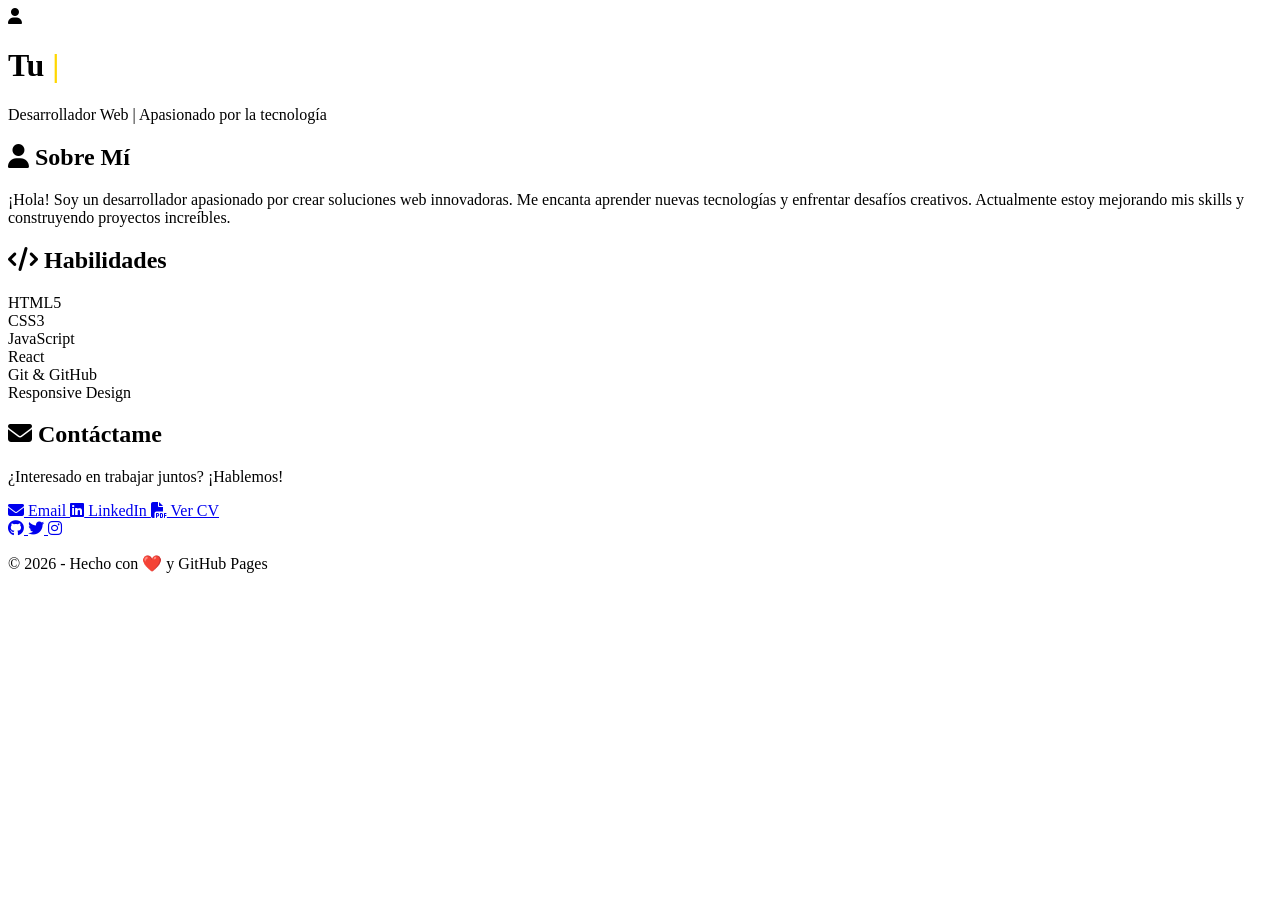
==== index.html @ d902e4c3 "Add initial HTML structure for portfolio page initial index" ====
<!DOCTYPE html>
<html lang="es">
<head>
    <meta charset="UTF-8">
    <meta name="viewport" content="width=device-width, initial-scale=1.0">
    <title>Mi Portfolio</title>
    <link rel="stylesheet" href="https://cdnjs.cloudflare.com/ajax/libs/font-awesome/6.4.0/css/all.min.css">
</head>
<body>
    <div class="container">
        <header>
            <div class="profile-img">
                <i class="fas fa-user"></i>
            </div>
            <h1 id="name">Tu Nombre</h1>
            <p class="tagline">Desarrollador Web | Apasionado por la tecnología</p>
        </header>
        
        <section class="section">
            <h2><i class="fas fa-user"></i> Sobre Mí</h2>
            <p id="about-text">
                ¡Hola! Soy un desarrollador apasionado por crear soluciones web innovadoras. 
                Me encanta aprender nuevas tecnologías y enfrentar desafíos creativos.
                Actualmente estoy mejorando mis skills y construyendo proyectos increíbles.
            </p>
        </section>
        
        <section class="section">
            <h2><i class="fas fa-code"></i> Habilidades</h2>
            <div class="skills-grid">
                <div class="skill-item">HTML5</div>
                <div class="skill-item">CSS3</div>
                <div class="skill-item">JavaScript</div>
                <div class="skill-item">React</div>
                <div class="skill-item">Git & GitHub</div>
                <div class="skill-item">Responsive Design</div>
            </div>
        </section>
        
        <section class="section">
            <h2><i class="fas fa-envelope"></i> Contáctame</h2>
            <p>¿Interesado en trabajar juntos? ¡Hablemos!</p>
            
            <div class="contact-links">
                <a href="mailto:tuemail@ejemplo.com" class="contact-btn">
                    <i class="fas fa-envelope"></i> Email
                </a>
                <a href="https://linkedin.com" target="_blank" class="contact-btn">
                    <i class="fab fa-linkedin"></i> LinkedIn
                </a>
                <a href="tu-cv.pdf" class="contact-btn">
                    <i class="fas fa-file-pdf"></i> Ver CV
                </a>
            </div>
            
            <div class="social-icons">
                <a href="https://github.com" target="_blank" class="social-icon">
                    <i class="fab fa-github"></i>
                </a>
                <a href="https://twitter.com" target="_blank" class="social-icon">
                    <i class="fab fa-twitter"></i>
                </a>
                <a href="https://instagram.com" target="_blank" class="social-icon">
                    <i class="fab fa-instagram"></i>
                </a>
            </div>
        </section>
        
        <footer>
            <p>© <span id="current-year">2024</span> - Hecho con ❤️ y GitHub Pages</p>
        </footer>
    </div>
    
    <script>
        // Actualizar año actual
        document.getElementById('current-year').textContent = new Date().getFullYear();
        
        // Efecto de escritura para el nombre
        const nameElement = document.getElementById('name');
        const originalName = "Tu Nombre";
        let i = 0;
        
        function typeWriter() {
            if (i < originalName.length) {
                nameElement.innerHTML = originalName.substring(0, i+1) + '<span class="cursor">|</span>';
                i++;
                setTimeout(typeWriter, 100);
            } else {
                nameElement.innerHTML = originalName + ' <span class="cursor blink">|</span>';
            }
        }
        
        // Iniciar después de 1 segundo
        setTimeout(typeWriter, 1000);
        
        // Añadir estilos para cursor
        const style = document.createElement('style');
        style.textContent = `
            .cursor { color: #ffd700; }
            .blink { animation: blink 1s infinite; }
            @keyframes blink { 0%, 100% { opacity: 1; } 50% { opacity: 0; } }
        `;
        document.head.appendChild(style);
        
        // Efecto scroll suave
        document.querySelectorAll('a[href^="#"]').forEach(anchor => {
            anchor.addEventListener('click', function (e) {
                e.preventDefault();
                const targetId = this.getAttribute('href');
                if(targetId !== '#') {
                    document.querySelector(targetId)?.scrollIntoView({
                        behavior: 'smooth'
                    });
                }
            });
        });
    </script>
</body>
</html>
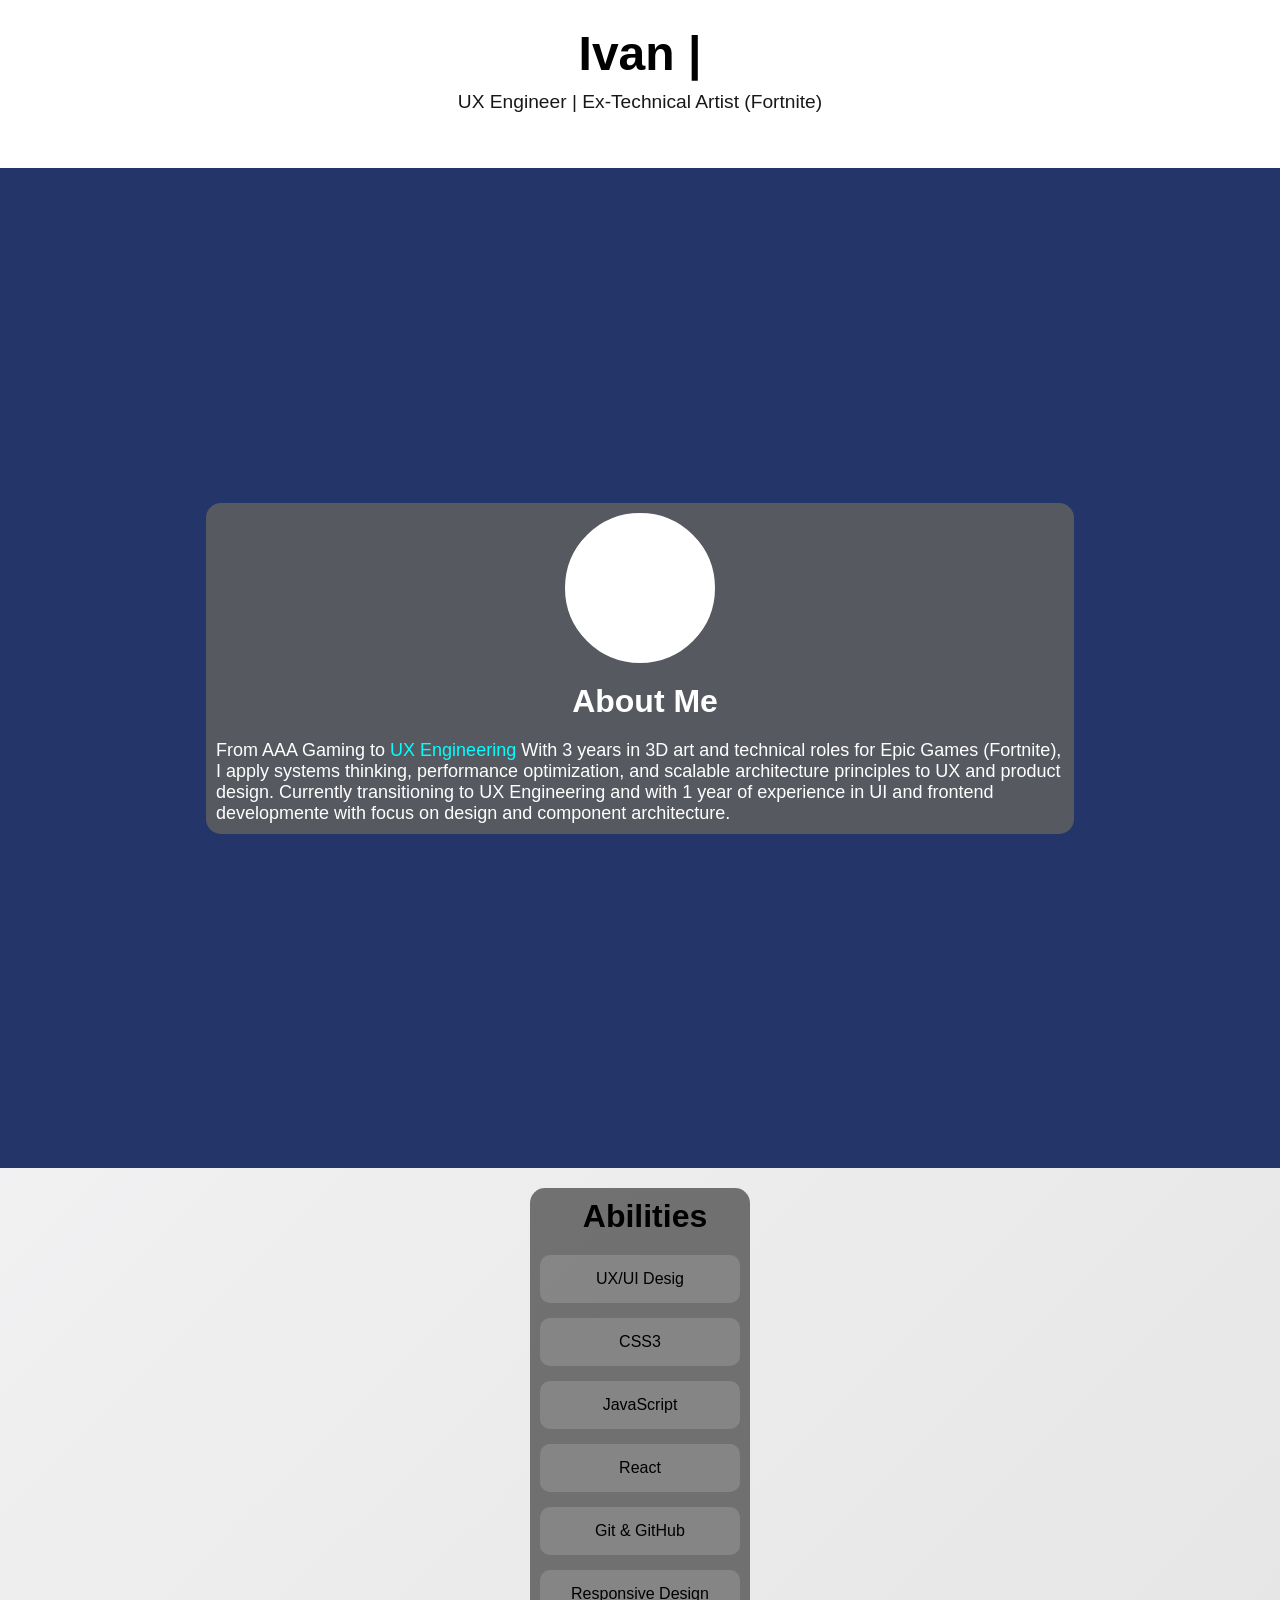
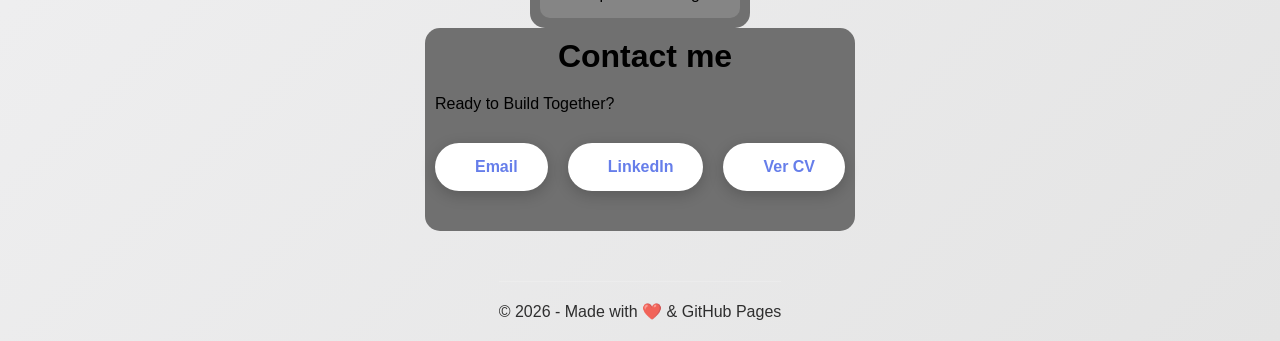
==== commit 7cb4721b: "first commit" ====
--- a/index.html
+++ b/index.html
@@ -5,31 +5,44 @@
     <meta charset="UTF-8">
     <meta name="viewport" content="width=device-width, initial-scale=1.0">
     <title>Mi Portfolio</title>
-    <link rel="stylesheet" href="https://cdnjs.cloudflare.com/ajax/libs/font-awesome/6.4.0/css/all.min.css">
+    <link rel="stylesheet" href="style.css">
+   
 </head>
 <body>
-    <div class="container">
-        <header>
-            <div class="profile-img">
+     <header>
+            <h1 id="name">Name</h1>
+            <p class="tagline">UX Engineer | Ex-Technical Artist (Fortnite)</p>
+        </header>
+        
+    <div class="container" style="background-color: rgb(36, 54, 105); height: 1000px;">
+       
+        <section class="section">
+             <div class="profile-img">
                 <i class="fas fa-user"></i>
             </div>
-            <h1 id="name">Tu Nombre</h1>
-            <p class="tagline">Desarrollador Web | Apasionado por la tecnología</p>
-        </header>
-        
-        <section class="section">
-            <h2><i class="fas fa-user"></i> Sobre Mí</h2>
-            <p id="about-text">
-                ¡Hola! Soy un desarrollador apasionado por crear soluciones web innovadoras. 
-                Me encanta aprender nuevas tecnologías y enfrentar desafíos creativos.
-                Actualmente estoy mejorando mis skills y construyendo proyectos increíbles.
+            <h2 style="color: white;">  <i class="fas fa-user"></i> About Me</h2>
+            <p style="color: white; font-size: 2dvh;" id="about-text">
+                From AAA Gaming to <span style="color: aqua;"> UX Engineering </span>
+                With 3 years in 3D art and technical 
+                roles for Epic Games (Fortnite), 
+                I apply systems thinking, performance optimization, and scalable architecture principles to UX and 
+                product design. Currently transitioning to UX Engineering and with 1 year of experience in UI and frontend 
+                developmente with focus on design and component architecture.
             </p>
         </section>
         
+
+        </div>
+        
+
+            <div class="container">
+
+            
+        
         <section class="section">
-            <h2><i class="fas fa-code"></i> Habilidades</h2>
+            <h2><i class="fas fa-code"></i> Abilities</h2>
             <div class="skills-grid">
-                <div class="skill-item">HTML5</div>
+                <div class="skill-item">UX/UI Desig</div>
                 <div class="skill-item">CSS3</div>
                 <div class="skill-item">JavaScript</div>
                 <div class="skill-item">React</div>
@@ -39,8 +52,8 @@
         </section>
         
         <section class="section">
-            <h2><i class="fas fa-envelope"></i> Contáctame</h2>
-            <p>¿Interesado en trabajar juntos? ¡Hablemos!</p>
+            <h2><i class="fas fa-envelope"></i> Contact me</h2>
+            <p>Ready to Build Together?</p>
             
             <div class="contact-links">
                 <a href="mailto:tuemail@ejemplo.com" class="contact-btn">
@@ -68,53 +81,10 @@
         </section>
         
         <footer>
-            <p>© <span id="current-year">2024</span> - Hecho con ❤️ y GitHub Pages</p>
+            <p>© <span id="current-year">2024</span> - Made with ❤️ & GitHub Pages</p>
         </footer>
     </div>
     
-    <script>
-        // Actualizar año actual
-        document.getElementById('current-year').textContent = new Date().getFullYear();
-        
-        // Efecto de escritura para el nombre
-        const nameElement = document.getElementById('name');
-        const originalName = "Tu Nombre";
-        let i = 0;
-        
-        function typeWriter() {
-            if (i < originalName.length) {
-                nameElement.innerHTML = originalName.substring(0, i+1) + '<span class="cursor">|</span>';
-                i++;
-                setTimeout(typeWriter, 100);
-            } else {
-                nameElement.innerHTML = originalName + ' <span class="cursor blink">|</span>';
-            }
-        }
-        
-        // Iniciar después de 1 segundo
-        setTimeout(typeWriter, 1000);
-        
-        // Añadir estilos para cursor
-        const style = document.createElement('style');
-        style.textContent = `
-            .cursor { color: #ffd700; }
-            .blink { animation: blink 1s infinite; }
-            @keyframes blink { 0%, 100% { opacity: 1; } 50% { opacity: 0; } }
-        `;
-        document.head.appendChild(style);
-        
-        // Efecto scroll suave
-        document.querySelectorAll('a[href^="#"]').forEach(anchor => {
-            anchor.addEventListener('click', function (e) {
-                e.preventDefault();
-                const targetId = this.getAttribute('href');
-                if(targetId !== '#') {
-                    document.querySelector(targetId)?.scrollIntoView({
-                        behavior: 'smooth'
-                    });
-                }
-            });
-        });
-    </script>
 </body>
+<script src="script.js"></script>
 </html>
--- a/style.css
+++ b/style.css
@@ -0,0 +1,163 @@
+ * {
+            margin: 0;
+            padding: 0;
+            box-sizing: border-box;
+            font-family: 'Segoe UI', Tahoma, Geneva, Verdana, sans-serif;
+        }
+        
+        body {
+            background: linear-gradient(135deg, #f8f8fa 0%, #e4e4e4 100%);
+            color: rgb(0, 0, 0);
+            min-height: 100vh;
+            
+        }
+        
+        .container {
+            max-width: 100%;
+            display: flex;
+            flex-direction: column;    
+            justify-content: center;
+            margin: 0 auto;
+            padding: 20px;
+            align-items: center;
+            animation: fadeIn 1s ease;
+        }
+        
+        @keyframes fadeIn {
+            from { opacity: 0; transform: translateY(20px); }
+            to { opacity: 1; transform: translateY(0); }
+        }
+        
+        header {
+            text-align: center;
+            padding: 2%;
+            background-color: rgb(255, 255, 255);
+        }
+        
+        .profile-img {
+            width: 150px;
+            height: 150px;
+            border-radius: 50%;
+            border: 5px solid white;
+            margin: 0 auto 20px;
+            background: #fff;
+            display: flex;
+            align-items: center;
+            justify-content: center;
+            font-size: 60px;
+            color: #667eea;
+        }
+        
+        h1 {
+            font-size: 3rem;
+            margin-bottom: 10px;
+           
+        }
+        
+        .tagline {
+            font-size: 1.2rem;
+            opacity: 0.9;
+            margin-bottom: 30px;
+        }
+        
+        .section {
+            max-width: 70%;
+            align-content: center;
+            background: rgba(95, 95, 95, 0.87);
+            border-radius: 15px;
+            padding: 10px;
+            
+        }
+
+        .section2 {
+            background: rgba(43, 43, 43, 0.87);
+            backdrop-filter: blur(10px);
+            padding: 10px;
+            margin-bottom: 30px;
+            border: 1px solid rgba(255, 255, 255, 0.2);
+        }
+        
+        h2 {
+            font-size: 2rem;
+            margin-bottom: 20px;
+            display: flex;
+            justify-content: center;
+            gap: 10px;
+        }
+        
+        .skills-grid {
+            display: grid;
+            grid-template-columns: repeat(auto-fit, minmax(200px, 1fr));
+            gap: 15px;
+            margin-top: 20px;
+        }
+        
+        .skill-item {
+            background: rgba(255, 255, 255, 0.15);
+            padding: 15px;
+            border-radius: 10px;
+            text-align: center;
+            transition: transform 0.3s ease;
+        }
+        
+        .skill-item:hover {
+            transform: translateY(-5px);
+            background: rgba(255, 255, 255, 0.25);
+        }
+        
+        .contact-links {
+            display: flex;
+            justify-content: center;
+            gap: 20px;
+            margin-top: 30px;
+        }
+        
+        .contact-btn {
+            display: inline-flex;
+            align-items: center;
+            gap: 10px;
+            padding: 15px 30px;
+            background: white;
+            color: #667eea;
+            text-decoration: none;
+            border-radius: 50px;
+            font-weight: bold;
+            transition: all 0.3s ease;
+            box-shadow: 0 4px 15px rgba(0,0,0,0.2);
+        }
+        
+        .contact-btn:hover {
+            transform: translateY(-3px);
+            box-shadow: 0 6px 20px rgba(0,0,0,0.3);
+        }
+        
+        .social-icons {
+            display: flex;
+            justify-content: center;
+            gap: 20px;
+            margin-top: 30px;
+        }
+        
+        .social-icon {
+            font-size: 1.8rem;
+            color: white;
+            transition: all 0.3s ease;
+        }
+        
+        .social-icon:hover {
+            transform: scale(1.2);
+        }
+        
+        footer {
+            text-align: center;
+            margin-top: 50px;
+            padding-top: 20px;
+            border-top: 1px solid rgba(255, 255, 255, 0.2);
+            opacity: 0.8;
+        }
+        
+        @media (max-width: 768px) {
+            h1 { font-size: 2.2rem; }
+            .section { padding: 20px; }
+            .contact-links { flex-direction: column; align-items: center; }
+        }
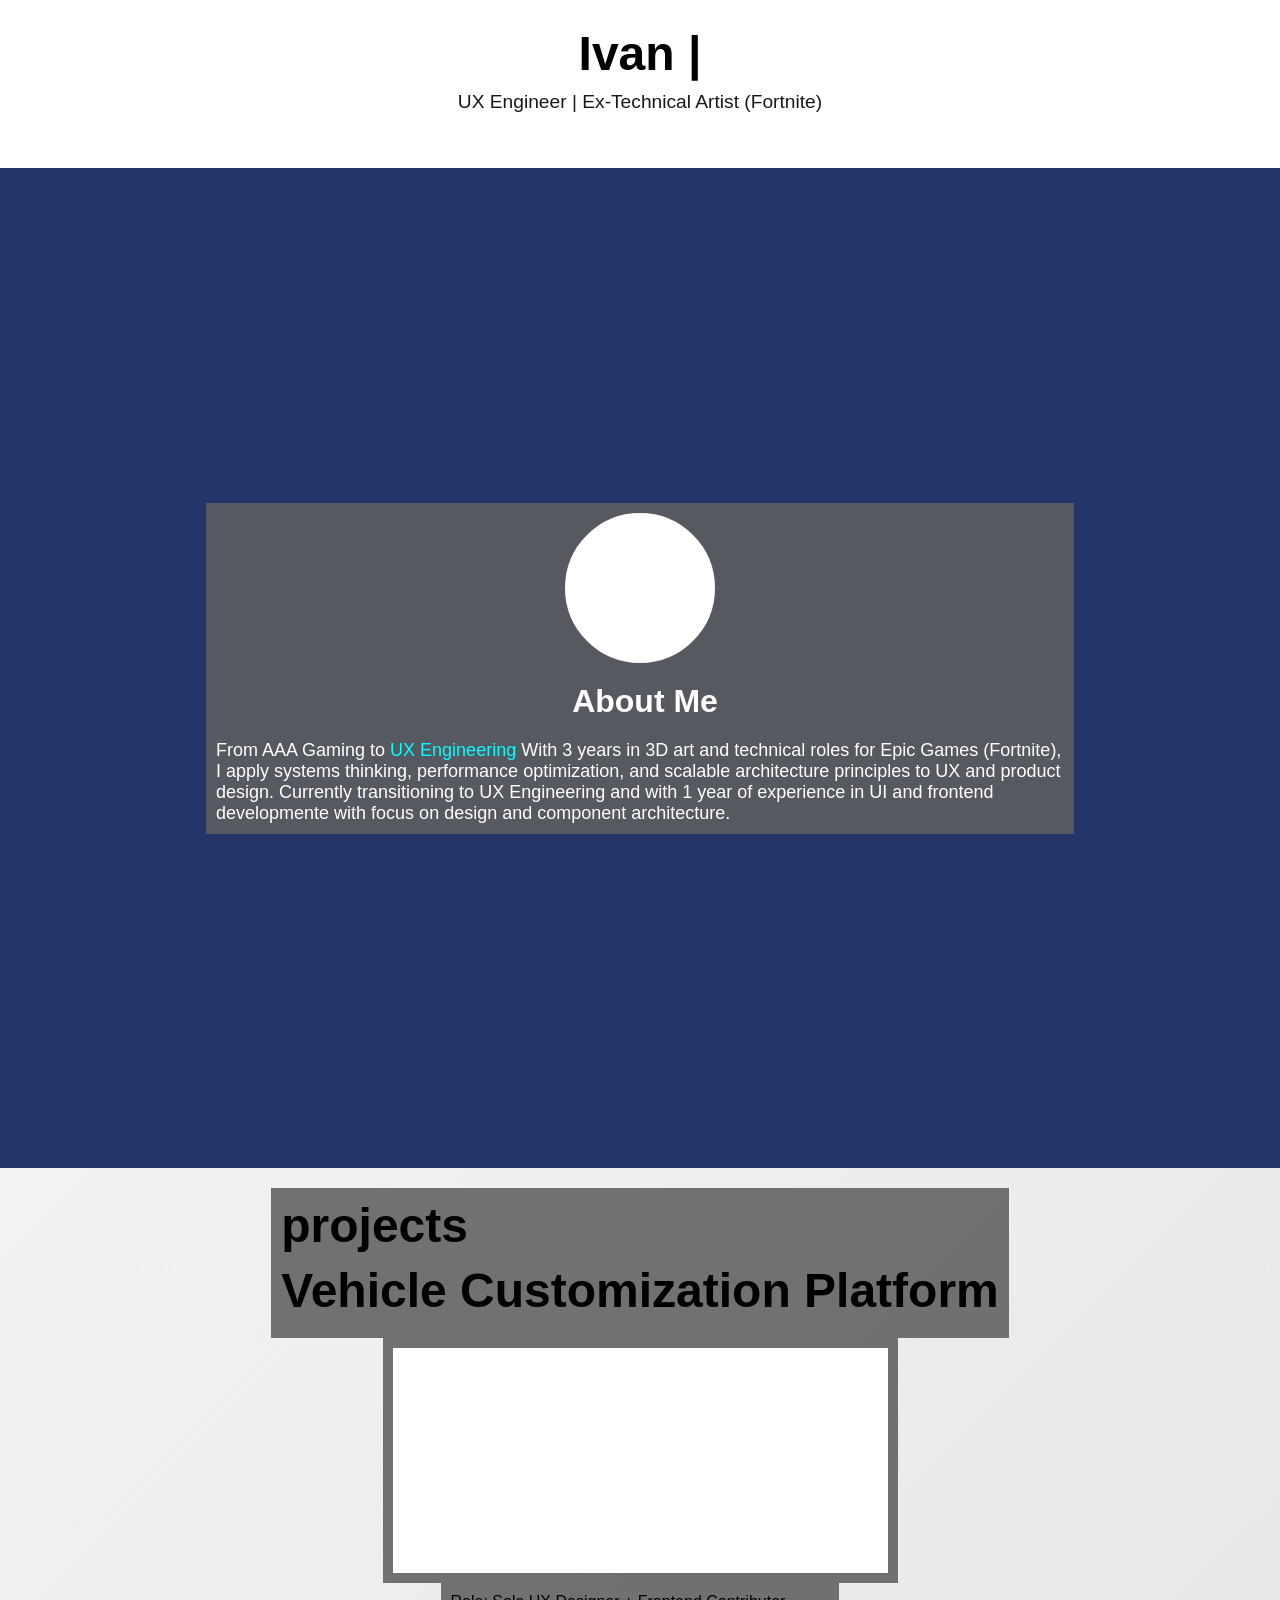
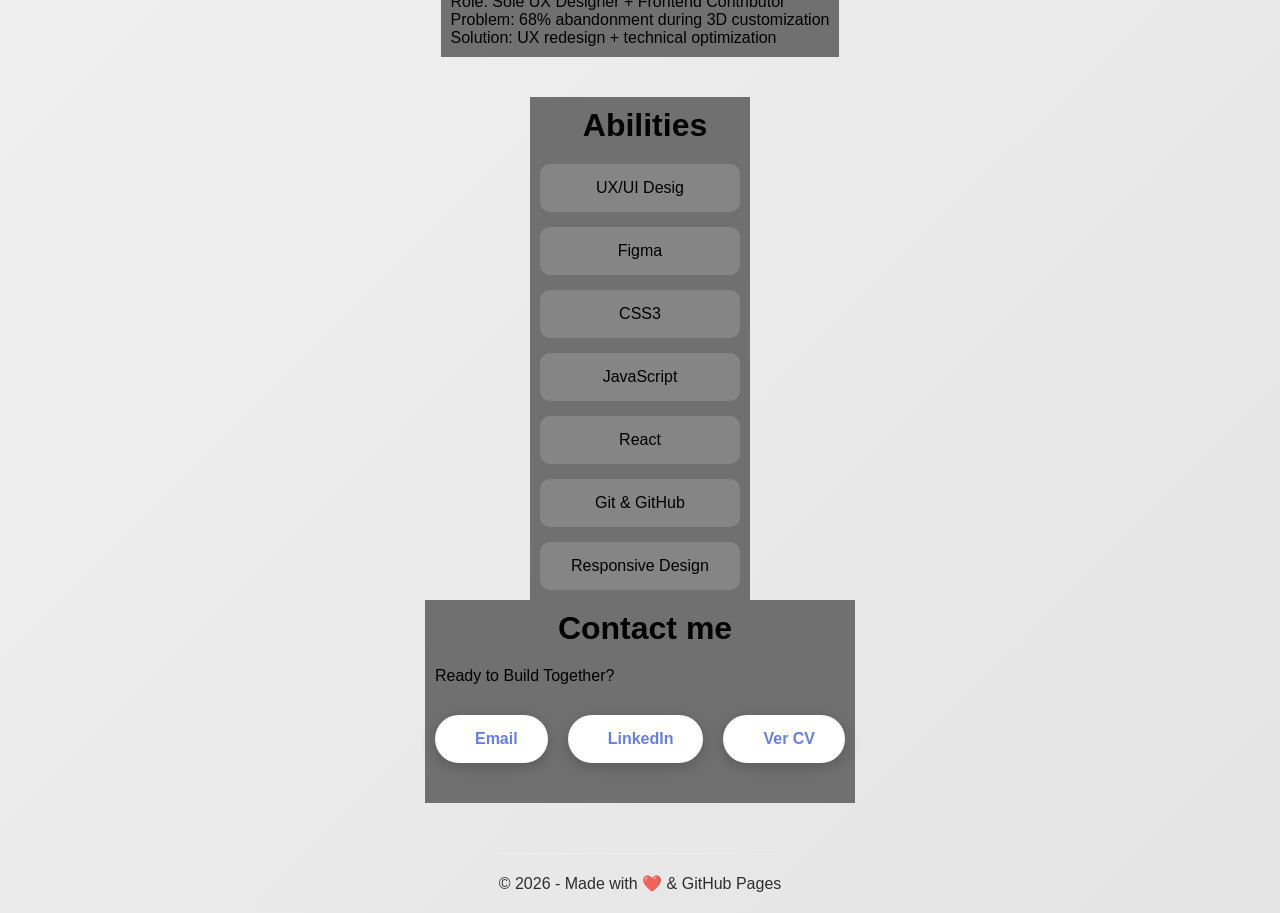
==== commit b33a3f3e: "feat: add personal portfolio website for UX Engineer - Create responsive portfolio with About Me, Pr" ====
--- a/index.html
+++ b/index.html
@@ -31,6 +31,47 @@
             </p>
         </section>
         
+        
+
+        </div>
+
+        <div class="container">
+
+            <section class="section">
+                <div>
+                    <h1>projects</h1>
+                </div>
+                <div>
+                    <h1>Vehicle Customization Platform</h1>
+                </div>
+
+            </section>
+            
+            <section class="section">
+            
+
+                    <div class="img-Portfolio">
+                    <i class="fas fa-user"></i>
+                     </div>
+               
+               
+             </section>
+
+             <section class="section">
+            
+
+                    <p>
+                        Role: Sole UX Designer + Frontend Contributor
+                    </p>
+                    <p>
+                        Problem: 68% abandonment during 3D customization
+                    </p>
+                     <p>
+                       Solution: UX redesign + technical optimization
+                    </p>
+               
+               
+             </section>
 
         </div>
         
@@ -43,6 +84,7 @@
             <h2><i class="fas fa-code"></i> Abilities</h2>
             <div class="skills-grid">
                 <div class="skill-item">UX/UI Desig</div>
+                <div class="skill-item">Figma</div>
                 <div class="skill-item">CSS3</div>
                 <div class="skill-item">JavaScript</div>
                 <div class="skill-item">React</div>
--- a/style.css
+++ b/style.css
@@ -47,6 +47,18 @@
             font-size: 60px;
             color: #667eea;
         }
+
+        .img-Portfolio {
+
+            width: 55dvh;
+            height: 25dvh;
+            background: #fff;
+            
+            align-items: center;
+            justify-content: center;
+            font-size: 60px;
+            
+        }
         
         h1 {
             font-size: 3rem;
@@ -64,7 +76,6 @@
             max-width: 70%;
             align-content: center;
             background: rgba(95, 95, 95, 0.87);
-            border-radius: 15px;
             padding: 10px;
             
         }
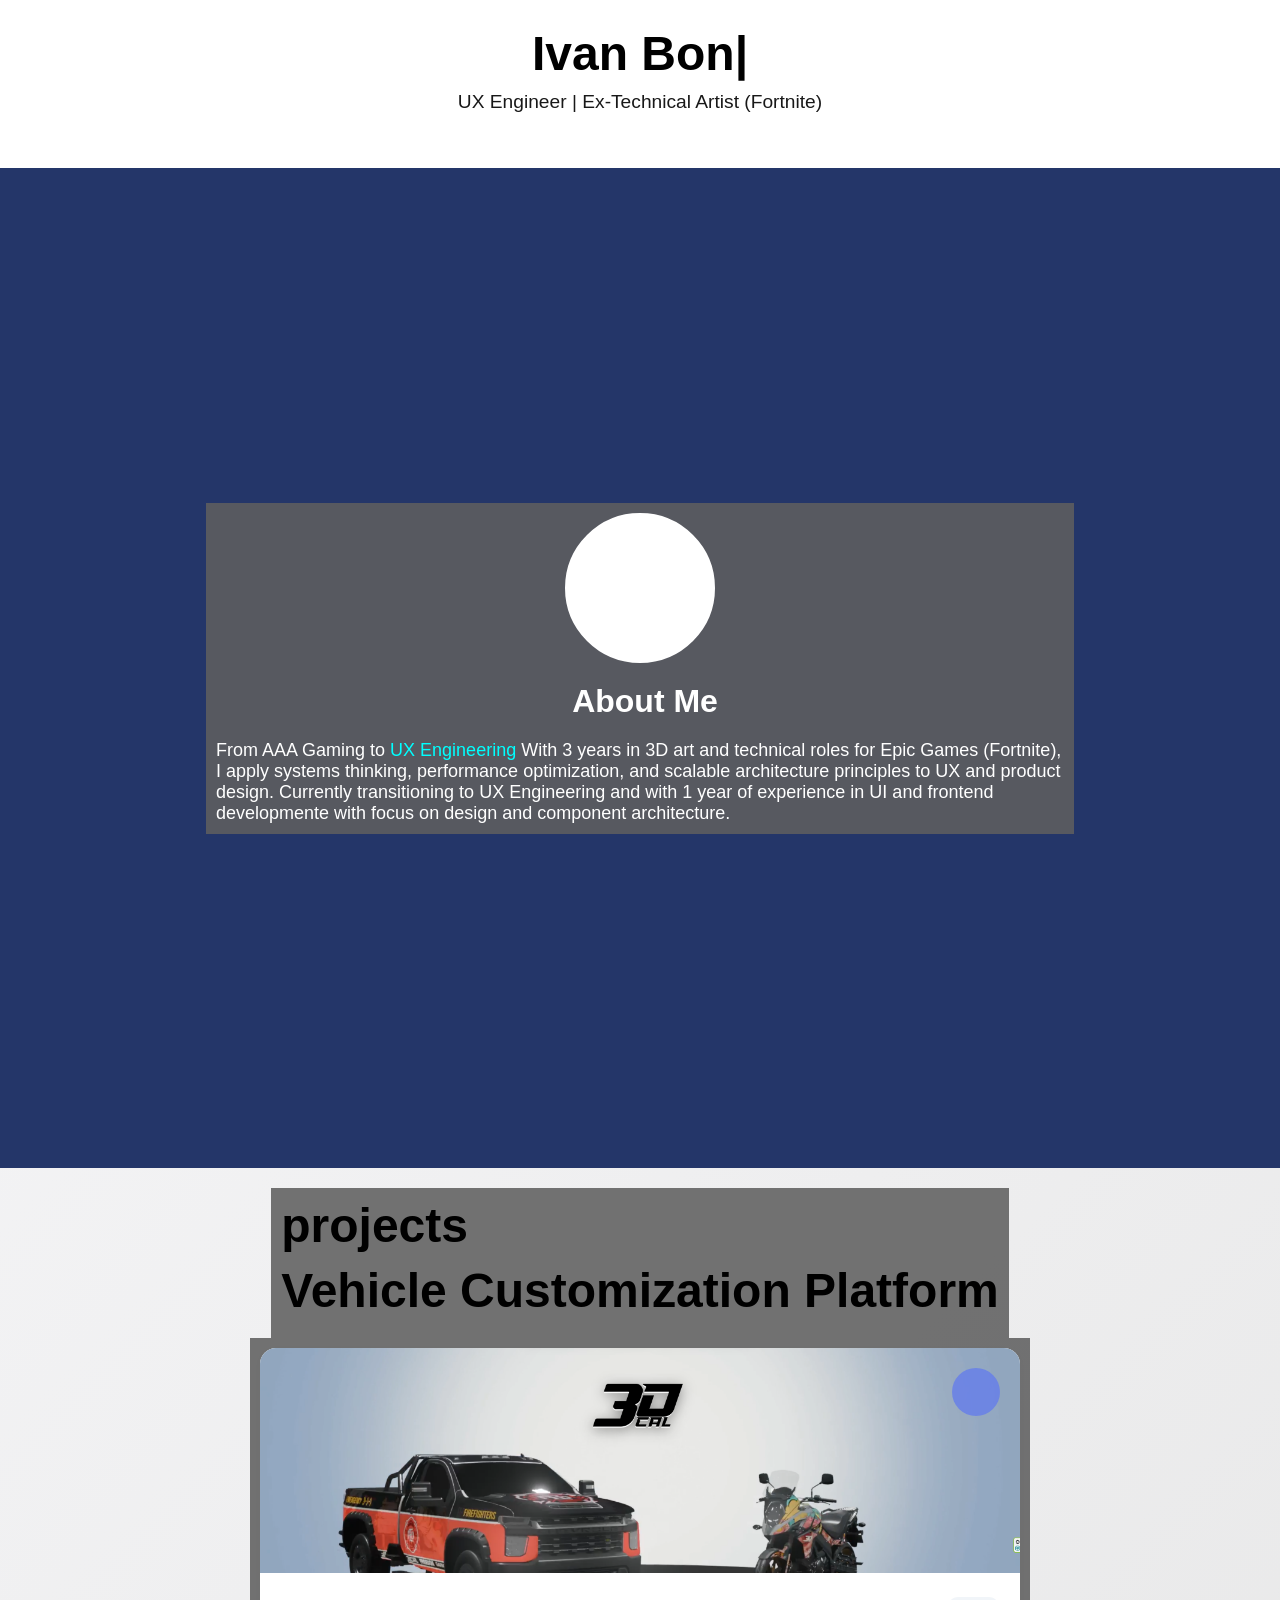
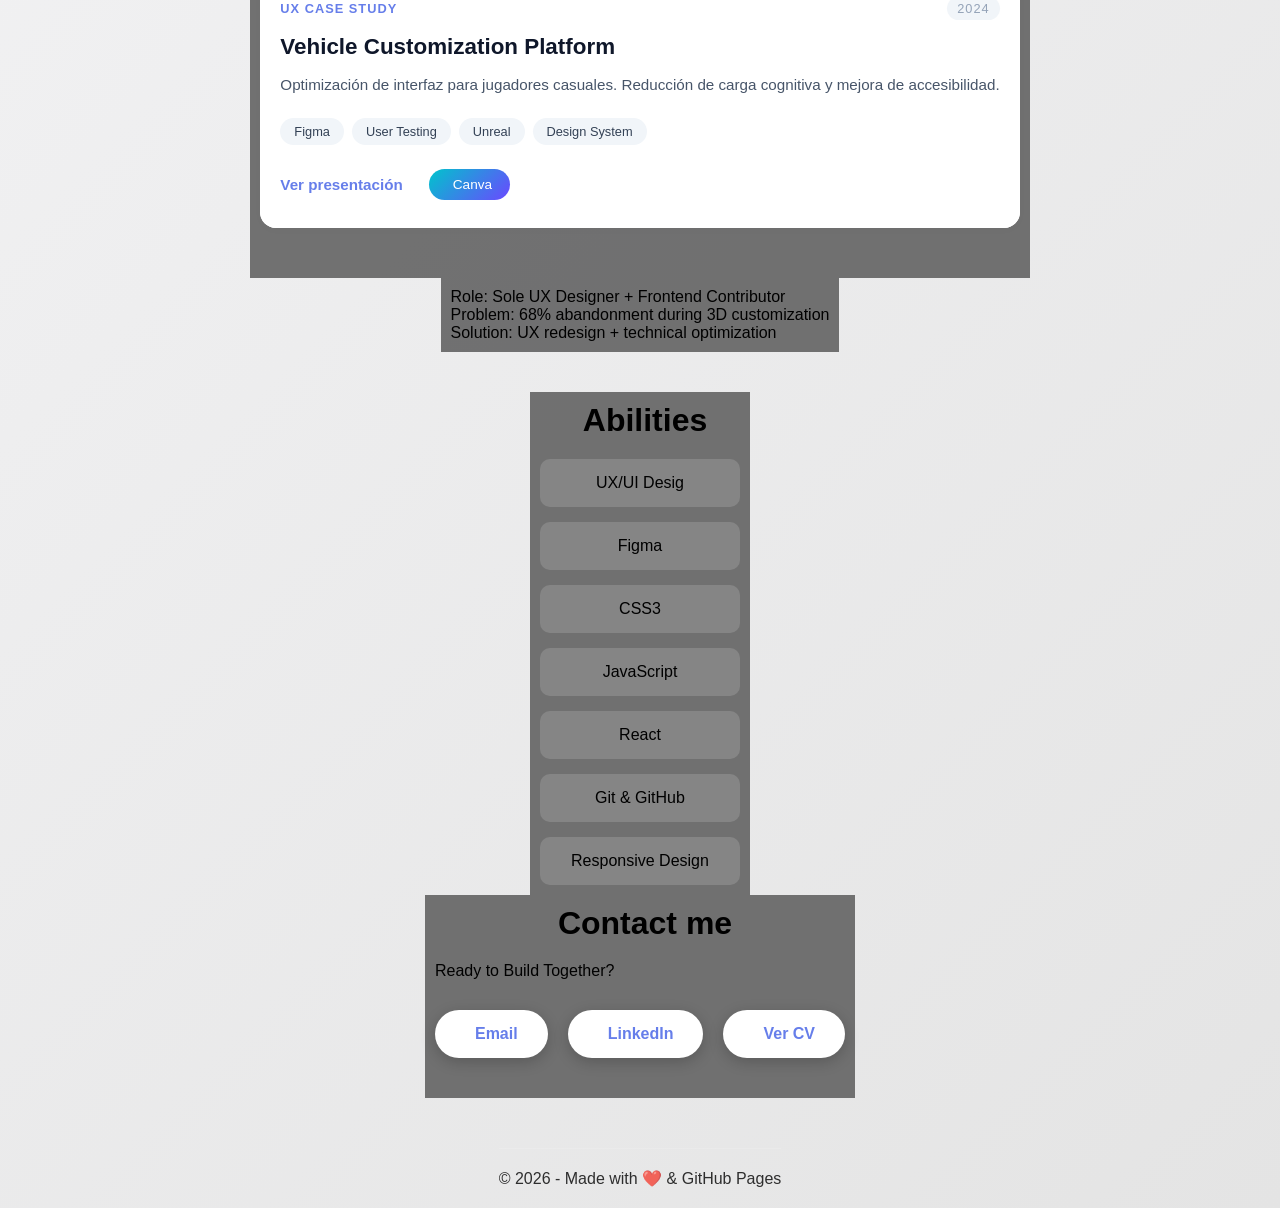
==== commit 3379bb96: "card added" ====
--- a/index.html
+++ b/index.html
@@ -50,9 +50,56 @@
             <section class="section">
             
 
-                    <div class="img-Portfolio">
-                    <i class="fas fa-user"></i>
-                     </div>
+                     <!-- Contenedor principal del proyecto -->
+    <div class="project-card">
+        
+        <!-- IMAGEN - Puro visual, con hover sutil -->
+        <div class="img-Portfolio">
+            <img src="./resources/Screenshot 2026-02-12 160620.png" alt="Fortnite UX Project">
+            <i class="fas fa-user project-icon"></i>
+            
+            <!-- Hover overlay - Solo aparece al pasar -->
+            <div class="project-hover">
+                <span class="view-project">
+                    <i class="fas fa-arrow-right"></i> Ver caso
+                </span>
+            </div>
+        </div>
+        
+        <!-- INFORMACIÓN - Siempre visible, fuera de la imagen -->
+        <div class="project-details">
+            <div class="project-meta">
+                <span class="project-category">UX Case Study</span>
+                <span class="project-year">2024</span>
+            </div>
+            
+            <h3 class="project-title">
+                <a href="#">Vehicle Customization Platform</a>
+            </h3>
+            
+            <p class="project-description">
+                Optimización de interfaz para jugadores casuales. 
+                Reducción de carga cognitiva y mejora de accesibilidad.
+            </p>
+            
+            <div class="project-tech">
+                <span>Figma</span>
+                <span>User Testing</span>
+                <span>Unreal</span>
+                <span>Design System</span>
+            </div>
+            
+            <div class="project-actions">
+                <a href="#" class="btn-case">
+                    Ver presentación <i class="fas fa-arrow-right"></i>
+                </a>
+                <a href="#" class="btn-canva">
+                    <i class="fab fa-canva"></i> Canva
+                </a>
+            </div>
+        </div>
+        
+    </div>
                
                
              </section>
--- a/style.css
+++ b/style.css
@@ -57,8 +57,17 @@
             align-items: center;
             justify-content: center;
             font-size: 60px;
+            display: flex;
+            object-fit: scale-down;
             
         }
+        .img-Portfolio img {
+            
+            object-fit: cover;
+            max-width: 100%;           /* NUNCA más grande que el contenedor */
+            max-height: 100%;          /* NUNCA más grande que el contenedor */
+            transition: transform 0.5s ease, filter 0.5s ease;
+}
         
         h1 {
             font-size: 3rem;
@@ -172,3 +181,272 @@
             .section { padding: 20px; }
             .contact-links { flex-direction: column; align-items: center; }
         }
+
+        /*css para card */
+        /* ===== PROJECT CARD ===== */
+.project-card {
+    max-width: 800px;
+    margin: 0 auto 40px;
+    background: white;
+    border-radius: 16px;
+    overflow: hidden;
+    box-shadow: 0 2px 10px rgba(0,0,0,0.02);
+    transition: box-shadow 0.3s ease;
+}
+
+.project-card:hover {
+    box-shadow: 0 20px 30px rgba(102,126,234,0.05);
+}
+
+/* ===== IMAGEN (tu estructura original) ===== */
+.img-Portfolio {
+    position: relative;
+    width: 100%;
+    aspect-ratio: 16/9;
+    background: #f8f9fa;
+    overflow: hidden;
+    display: flex;
+    align-items: center;
+    justify-content: center;
+}
+
+.img-Portfolio img {
+    width: 100%;
+    height: 100%;
+    object-fit: cover;
+    transition: transform 0.6s ease;
+}
+
+.img-Portfolio:hover img {
+    transform: scale(1.03);
+}
+
+/* Icono superpuesto (tu i.fa-user) */
+.project-icon {
+    position: absolute;
+    top: 20px;
+    right: 20px;
+    font-size: 24px;
+    color: white;
+    background: rgba(102,126,234,0.9);
+    width: 48px;
+    height: 48px;
+    display: flex;
+    align-items: center;
+    justify-content: center;
+    border-radius: 50%;
+    opacity: 0.9;
+    z-index: 2;
+    transition: all 0.3s ease;
+}
+
+.img-Portfolio:hover .project-icon {
+    transform: scale(1.1);
+    background: #667eea;
+}
+
+/* ===== HOVER SUTIL ===== */
+.project-hover {
+    position: absolute;
+    top: 0;
+    left: 0;
+    width: 100%;
+    height: 100%;
+    background: rgba(102,126,234,0.85);
+    backdrop-filter: blur(3px);
+    display: flex;
+    align-items: center;
+    justify-content: center;
+    opacity: 0;
+    transition: opacity 0.3s ease;
+    z-index: 3;
+}
+
+.img-Portfolio:hover .project-hover {
+    opacity: 1;
+}
+
+.view-project {
+    color: white;
+    font-weight: 600;
+    padding: 12px 28px;
+    border: 2px solid white;
+    border-radius: 40px;
+    transform: translateY(10px);
+    transition: all 0.3s ease;
+    display: flex;
+    align-items: center;
+    gap: 8px;
+    font-size: 0.95rem;
+}
+
+.img-Portfolio:hover .view-project {
+    transform: translateY(0);
+}
+
+.view-project:hover {
+    background: white;
+    color: #667eea;
+    cursor: pointer;
+}
+
+/* ===== INFORMACIÓN FUERA DE LA IMAGEN ===== */
+.project-details {
+    padding: 24px 20px 28px;
+    background: white;
+}
+
+.project-meta {
+    display: flex;
+    justify-content: space-between;
+    align-items: center;
+    margin-bottom: 12px;
+    font-size: 0.8rem;
+    text-transform: uppercase;
+    letter-spacing: 1px;
+}
+
+.project-category {
+    color: #667eea;
+    font-weight: 600;
+}
+
+.project-year {
+    color: #94a3b8;
+    background: #f1f5f9;
+    padding: 4px 10px;
+    border-radius: 20px;
+    font-weight: 500;
+}
+
+.project-title {
+    margin: 0 0 12px 0;
+    font-size: 1.4rem;
+    font-weight: 600;
+    line-height: 1.3;
+}
+
+.project-title a {
+    color: #0f172a;
+    text-decoration: none;
+    transition: color 0.2s ease;
+}
+
+.project-title a:hover {
+    color: #667eea;
+}
+
+.project-description {
+    color: #475569;
+    line-height: 1.6;
+    margin-bottom: 20px;
+    font-size: 0.95rem;
+}
+
+/* ===== TAGS ===== */
+.project-tech {
+    display: flex;
+    flex-wrap: wrap;
+    gap: 8px;
+    margin-bottom: 24px;
+}
+
+.project-tech span {
+    background: #f1f5f9;
+    padding: 6px 14px;
+    border-radius: 40px;
+    font-size: 0.8rem;
+    font-weight: 500;
+    color: #334155;
+    transition: all 0.2s ease;
+}
+
+.project-tech span:hover {
+    background: #e2e8f0;
+}
+
+/* ===== BOTONES ===== */
+.project-actions {
+    display: flex;
+    gap: 20px;
+    align-items: center;
+    flex-wrap: wrap;
+}
+
+.btn-case {
+    color: #667eea;
+    text-decoration: none;
+    font-weight: 600;
+    font-size: 0.95rem;
+    display: flex;
+    align-items: center;
+    gap: 6px;
+    transition: all 0.2s ease;
+    padding: 6px 0;
+}
+
+.btn-case i {
+    transition: transform 0.2s ease;
+}
+
+.btn-case:hover {
+    gap: 12px;
+    color: #5a3ec8;
+}
+
+.btn-case:hover i {
+    transform: translateX(4px);
+}
+
+.btn-canva {
+    background: linear-gradient(135deg, #00C4CC, #6B48FF);
+    color: white;
+    text-decoration: none;
+    padding: 8px 18px;
+    border-radius: 40px;
+    font-size: 0.85rem;
+    font-weight: 500;
+    display: flex;
+    align-items: center;
+    gap: 6px;
+    transition: all 0.2s ease;
+    border: none;
+}
+
+.btn-canva:hover {
+    transform: translateY(-2px);
+    box-shadow: 0 8px 16px rgba(107,72,255,0.25);
+}
+
+/* ===== RESPONSIVE ===== */
+@media (max-width: 768px) {
+    .project-card {
+        margin-bottom: 32px;
+    }
+    
+    .project-details {
+        padding: 20px 16px;
+    }
+    
+    .project-title {
+        font-size: 1.2rem;
+    }
+    
+    .project-hover {
+        background: linear-gradient(to top, rgba(102,126,234,0.95), rgba(102,126,234,0.8));
+        opacity: 0.7;
+        backdrop-filter: none;
+    }
+    
+    .view-project {
+        padding: 10px 20px;
+        font-size: 0.9rem;
+        background: white;
+        color: #667eea;
+        border: none;
+    }
+    
+    .project-actions {
+        gap: 16px;
+    }
+}
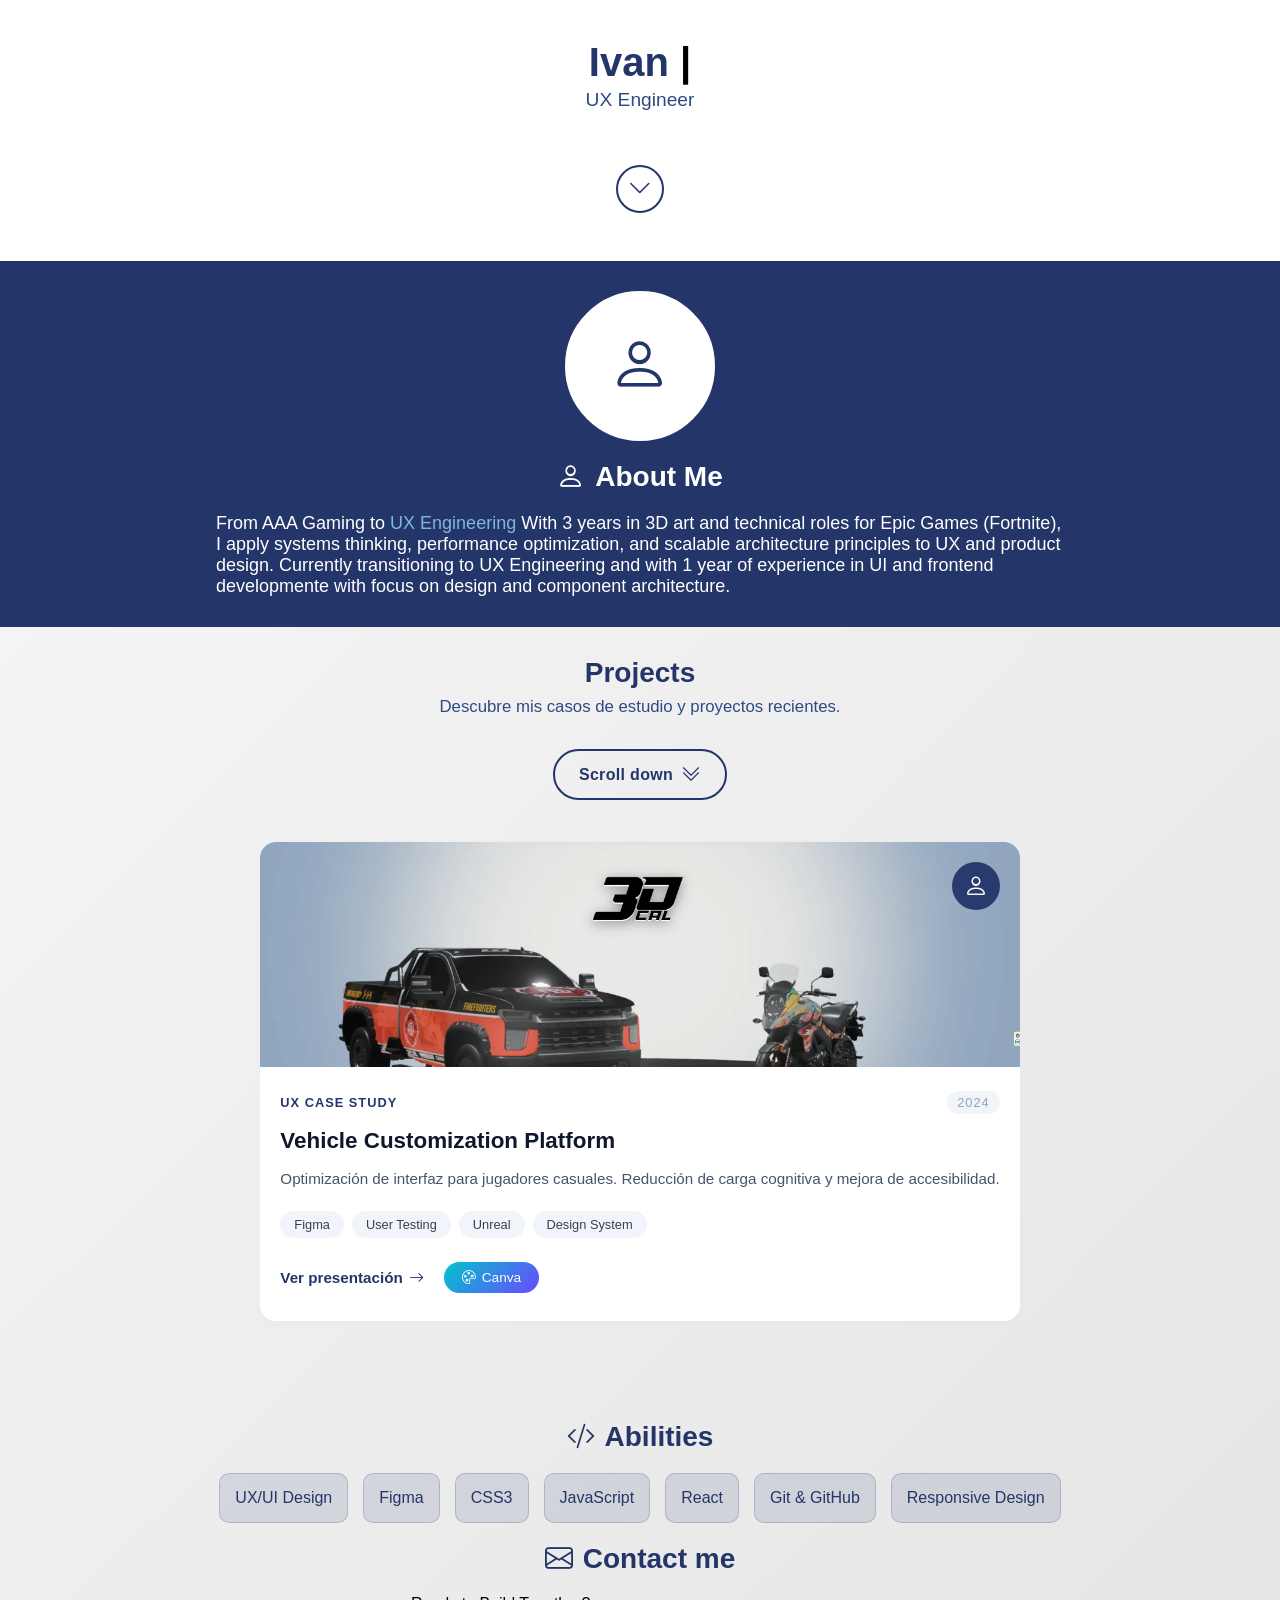
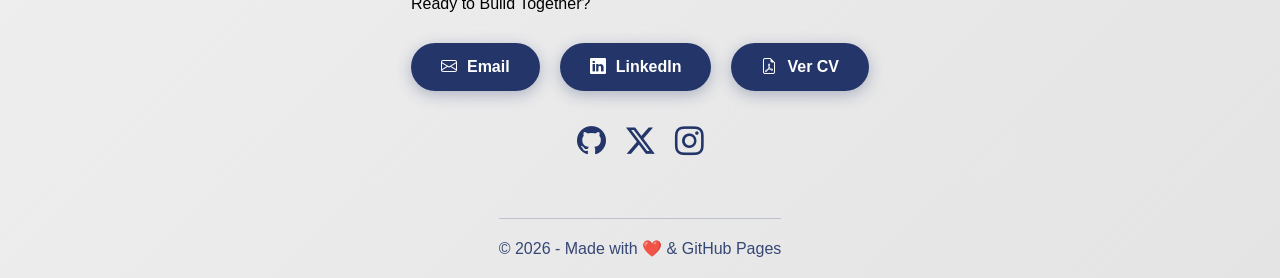
==== commit e7c6bc05: "Mejoras de UX aplicadas" ====
--- a/index.html
+++ b/index.html
@@ -6,23 +6,28 @@
     <meta name="viewport" content="width=device-width, initial-scale=1.0">
     <title>Mi Portfolio</title>
     <link rel="stylesheet" href="style.css">
-   
+    <!-- Bootstrap Icons (solo iconos, sin Bootstrap) -->
+    <link rel="stylesheet" href="https://cdn.jsdelivr.net/npm/bootstrap-icons@1.11.3/font/bootstrap-icons.min.css">
 </head>
 <body>
-     <header>
-            <h1 id="name">Name</h1>
-            <p class="tagline">UX Engineer | Ex-Technical Artist (Fortnite)</p>
+    <a href="#main" class="skip-link">Saltar al contenido</a>
+    <header>
+            <h1 id="name">Ivan Bonilla</h1>
+            <p class="tagline">UX Engineer</p>
+            <a href="#about-me" class="scroll-down" aria-label="Bajar a About Me">
+                <i class="bi bi-chevron-down" aria-hidden="true"></i>
+            </a>
         </header>
         
-    <div class="container" style="background-color: rgb(36, 54, 105); height: 1000px;">
-       
-        <section class="section">
+    <main id="main">
+    <div class="container container-hero" id="about-me">
+        <section class="section" aria-labelledby="about-heading">
              <div class="profile-img">
-                <i class="fas fa-user"></i>
+                <i class="bi bi-person" aria-hidden="true"></i>
             </div>
-            <h2 style="color: white;">  <i class="fas fa-user"></i> About Me</h2>
-            <p style="color: white; font-size: 2dvh;" id="about-text">
-                From AAA Gaming to <span style="color: aqua;"> UX Engineering </span>
+            <h2 id="about-heading" class="hero-title"><i class="bi bi-person" aria-hidden="true"></i> About Me</h2>
+            <p class="hero-text" id="about-text">
+                From AAA Gaming to <span class="about-highlight"> UX Engineering </span>
                 With 3 years in 3D art and technical 
                 roles for Epic Games (Fortnite), 
                 I apply systems thinking, performance optimization, and scalable architecture principles to UX and 
@@ -36,32 +41,29 @@
         </div>
 
         <div class="container">
-
-            <section class="section">
-                <div>
-                    <h1>projects</h1>
-                </div>
-                <div>
-                    <h1>Vehicle Customization Platform</h1>
-                </div>
-
+            <section class="section section-projects-intro" aria-labelledby="projects-heading">
+                <h2 id="projects-heading">Projects</h2>
+                <p class="projects-teaser">Descubre mis casos de estudio y proyectos recientes.</p>
+                <a href="#projects-list" class="scroll-down-cta">
+                    <span class="scroll-down-cta__text">Scroll down</span>
+                    <i class="bi bi-chevron-double-down" aria-hidden="true"></i>
+                </a>
             </section>
             
-            <section class="section">
-            
-
+            <section id="projects-list" class="section projects-reveal" aria-labelledby="projects-list-heading">
+                <h2 id="projects-list-heading" class="visually-hidden">Listado de proyectos</h2>
                      <!-- Contenedor principal del proyecto -->
     <div class="project-card">
         
         <!-- IMAGEN - Puro visual, con hover sutil -->
         <div class="img-Portfolio">
             <img src="./resources/Screenshot 2026-02-12 160620.png" alt="Fortnite UX Project">
-            <i class="fas fa-user project-icon"></i>
+            <i class="bi bi-person project-icon"></i>
             
             <!-- Hover overlay - Solo aparece al pasar -->
             <div class="project-hover">
                 <span class="view-project">
-                    <i class="fas fa-arrow-right"></i> Ver caso
+                    <i class="bi bi-arrow-right"></i> Ver caso
                 </span>
             </div>
         </div>
@@ -91,10 +93,10 @@
             
             <div class="project-actions">
                 <a href="#" class="btn-case">
-                    Ver presentación <i class="fas fa-arrow-right"></i>
+                    Ver presentación <i class="bi bi-arrow-right"></i>
                 </a>
                 <a href="#" class="btn-canva">
-                    <i class="fab fa-canva"></i> Canva
+                    <i class="bi bi-palette"></i> Canva
                 </a>
             </div>
         </div>
@@ -103,34 +105,15 @@
                
                
              </section>
-
-             <section class="section">
-            
-
-                    <p>
-                        Role: Sole UX Designer + Frontend Contributor
-                    </p>
-                    <p>
-                        Problem: 68% abandonment during 3D customization
-                    </p>
-                     <p>
-                       Solution: UX redesign + technical optimization
-                    </p>
-               
-               
-             </section>
-
         </div>
-        
-
             <div class="container">
 
             
         
         <section class="section">
-            <h2><i class="fas fa-code"></i> Abilities</h2>
+            <h2><i class="bi bi-code-slash"></i> Abilities</h2>
             <div class="skills-grid">
-                <div class="skill-item">UX/UI Desig</div>
+                <div class="skill-item">UX/UI Design</div>
                 <div class="skill-item">Figma</div>
                 <div class="skill-item">CSS3</div>
                 <div class="skill-item">JavaScript</div>
@@ -141,30 +124,30 @@
         </section>
         
         <section class="section">
-            <h2><i class="fas fa-envelope"></i> Contact me</h2>
+            <h2><i class="bi bi-envelope"></i> Contact me</h2>
             <p>Ready to Build Together?</p>
             
             <div class="contact-links">
                 <a href="mailto:tuemail@ejemplo.com" class="contact-btn">
-                    <i class="fas fa-envelope"></i> Email
+                    <i class="bi bi-envelope"></i> Email
                 </a>
                 <a href="https://linkedin.com" target="_blank" class="contact-btn">
-                    <i class="fab fa-linkedin"></i> LinkedIn
+                    <i class="bi bi-linkedin"></i> LinkedIn
                 </a>
                 <a href="tu-cv.pdf" class="contact-btn">
-                    <i class="fas fa-file-pdf"></i> Ver CV
+                    <i class="bi bi-file-earmark-pdf"></i> Ver CV
                 </a>
             </div>
             
             <div class="social-icons">
                 <a href="https://github.com" target="_blank" class="social-icon">
-                    <i class="fab fa-github"></i>
+                    <i class="bi bi-github"></i>
                 </a>
                 <a href="https://twitter.com" target="_blank" class="social-icon">
-                    <i class="fab fa-twitter"></i>
+                    <i class="bi bi-twitter-x"></i>
                 </a>
                 <a href="https://instagram.com" target="_blank" class="social-icon">
-                    <i class="fab fa-instagram"></i>
+                    <i class="bi bi-instagram"></i>
                 </a>
             </div>
         </section>
@@ -173,7 +156,7 @@
             <p>© <span id="current-year">2024</span> - Made with ❤️ & GitHub Pages</p>
         </footer>
     </div>
-    
+    </main>
 </body>
 <script src="script.js"></script>
 </html>
--- a/style.css
+++ b/style.css
@@ -1,15 +1,70 @@
- * {
+* {
             margin: 0;
             padding: 0;
             box-sizing: border-box;
             font-family: 'Segoe UI', Tahoma, Geneva, Verdana, sans-serif;
         }
-        
+
+        /* Paleta: navy (About Me) */
+        :root {
+            --navy: #243669;
+            --navy-light: #2d4a82;
+            --navy-soft: rgba(36, 54, 105, 0.12);
+            --accent-on-navy: #7eb8da;
+        }
+
+        /* UX: focus visible para teclado y accesibilidad */
+        a:focus-visible,
+        button:focus-visible {
+            outline: 2px solid var(--navy);
+            outline-offset: 3px;
+        }
+
+        .skip-link {
+            position: absolute;
+            top: -3rem;
+            left: 1rem;
+            padding: 0.6rem 1rem;
+            background: var(--navy);
+            color: white;
+            text-decoration: none;
+            font-weight: 600;
+            border-radius: 0 0 8px 8px;
+            z-index: 100;
+            transition: top 0.2s ease;
+        }
+        .skip-link:focus {
+            top: 0;
+            outline: 2px solid white;
+            outline-offset: 2px;
+        }
+
+        .visually-hidden {
+            position: absolute;
+            width: 1px;
+            height: 1px;
+            padding: 0;
+            margin: -1px;
+            overflow: hidden;
+            clip: rect(0, 0, 0, 0);
+            white-space: nowrap;
+            border: 0;
+        }
+
+        /* Bootstrap Icons: heredan tamaño y color del padre */
+        .bi {
+            display: inline-block;
+            vertical-align: -0.125em;
+        }
+        
+        html {
+            scroll-behavior: smooth;
+        }
+
         body {
             background: linear-gradient(135deg, #f8f8fa 0%, #e4e4e4 100%);
             color: rgb(0, 0, 0);
             min-height: 100vh;
-            
         }
         
         .container {
@@ -22,6 +77,28 @@
             align-items: center;
             animation: fadeIn 1s ease;
         }
+
+        .container-hero {
+            background-color: var(--navy);
+            width: 100%;
+        }
+
+        .container-hero .section {
+            max-width: 70%;
+        }
+
+        .hero-title,
+        .hero-text {
+            color: white;
+        }
+
+        .hero-text {
+            font-size: 2dvh;
+        }
+
+        .about-highlight {
+            color: var(--accent-on-navy);
+        }
         
         @keyframes fadeIn {
             from { opacity: 0; transform: translateY(20px); }
@@ -30,8 +107,112 @@
         
         header {
             text-align: center;
-            padding: 2%;
-            background-color: rgb(255, 255, 255);
+            padding: 2.5rem 2% 3rem;
+            background-color: white;
+            color: var(--navy);
+            position: relative;
+        }
+
+        header h1 {
+            color: var(--navy);
+        }
+
+        header .tagline {
+            color: var(--navy-light);
+            opacity: 1;
+        }
+
+        .scroll-down {
+            display: inline-flex;
+            align-items: center;
+            justify-content: center;
+            width: 48px;
+            height: 48px;
+            margin-top: 1.5rem;
+            border-radius: 50%;
+            border: 2px solid var(--navy);
+            color: var(--navy);
+            text-decoration: none;
+            transition: all 0.3s ease;
+            animation: bounce 2s ease-in-out infinite;
+        }
+
+        .scroll-down:hover {
+            background: var(--navy);
+            color: white;
+            transform: scale(1.05);
+        }
+
+        .scroll-down .bi {
+            font-size: 1.5rem;
+        }
+
+        @keyframes bounce {
+            0%, 100% { transform: translateY(0); }
+            50% { transform: translateY(6px); }
+        }
+
+        /* Projects: CTA "Scroll down" debajo del título, revela proyectos al bajar */
+        .section-projects-intro {
+            text-align: center;
+            padding-bottom: 2rem;
+        }
+        .section-projects-intro h2 {
+            margin-bottom: 0.5rem;
+        }
+        .projects-teaser {
+            color: var(--navy-light);
+            font-size: 1.05rem;
+            margin-bottom: 2rem;
+        }
+        .scroll-down-cta {
+            display: inline-flex;
+            align-items: center;
+            justify-content: center;
+            gap: 0.5rem;
+            padding: 0.75rem 1.5rem;
+            border: 2px solid var(--navy);
+            border-radius: 50px;
+            color: var(--navy);
+            text-decoration: none;
+            font-weight: 600;
+            transition: all 0.3s ease;
+            animation: bounce 2s ease-in-out infinite;
+        }
+        .scroll-down-cta:hover {
+            background: var(--navy);
+            color: white;
+            transform: translateY(2px);
+            animation: none;
+        }
+        .scroll-down-cta .bi {
+            font-size: 1.25rem;
+        }
+        .scroll-down-cta__text {
+            letter-spacing: 0.02em;
+        }
+        #projects-list {
+            padding-top: 2rem;
+            scroll-margin-top: 1.5rem;
+        }
+        .projects-reveal {
+            opacity: 0;
+            transform: translateY(24px);
+            transition: opacity 0.7s ease-out, transform 0.7s ease-out;
+        }
+        .projects-reveal.is-visible {
+            opacity: 1;
+            transform: translateY(0);
+        }
+        @keyframes revealProjects {
+            from {
+                opacity: 0;
+                transform: translateY(24px);
+            }
+            to {
+                opacity: 1;
+                transform: translateY(0);
+            }
         }
         
         .profile-img {
@@ -45,7 +226,7 @@
             align-items: center;
             justify-content: center;
             font-size: 60px;
-            color: #667eea;
+            color: var(--navy);
         }
 
         .img-Portfolio {
@@ -70,9 +251,17 @@
 }
         
         h1 {
-            font-size: 3rem;
-            margin-bottom: 10px;
-           
+            font-size: 2.5rem;
+            margin-bottom: 0.25rem;
+            color: var(--navy);
+        }
+        h2 {
+            font-size: 1.75rem;
+            margin-bottom: 20px;
+            display: flex;
+            justify-content: center;
+            gap: 10px;
+            color: var(--navy);
         }
         
         .tagline {
@@ -84,45 +273,41 @@
         .section {
             max-width: 70%;
             align-content: center;
-            background: rgba(95, 95, 95, 0.87);
             padding: 10px;
-            
         }
 
         .section2 {
-            background: rgba(43, 43, 43, 0.87);
-            backdrop-filter: blur(10px);
             padding: 10px;
             margin-bottom: 30px;
-            border: 1px solid rgba(255, 255, 255, 0.2);
-        }
-        
-        h2 {
-            font-size: 2rem;
-            margin-bottom: 20px;
+        }
+
+        .container-hero h2 {
+            color: white;
+        }
+        
+        .skills-grid {
             display: flex;
-            justify-content: center;
-            gap: 10px;
-        }
-        
-        .skills-grid {
-            display: grid;
-            grid-template-columns: repeat(auto-fit, minmax(200px, 1fr));
+            flex-wrap: wrap;
+            flex-direction: row;
+            justify-content: center;
             gap: 15px;
             margin-top: 20px;
         }
         
         .skill-item {
-            background: rgba(255, 255, 255, 0.15);
+            background: var(--navy-soft);
+            color: var(--navy);
             padding: 15px;
             border-radius: 10px;
             text-align: center;
             transition: transform 0.3s ease;
+            border: 1px solid rgba(36, 54, 105, 0.2);
         }
         
         .skill-item:hover {
             transform: translateY(-5px);
-            background: rgba(255, 255, 255, 0.25);
+            background: rgba(36, 54, 105, 0.2);
+            border-color: var(--navy);
         }
         
         .contact-links {
@@ -137,18 +322,19 @@
             align-items: center;
             gap: 10px;
             padding: 15px 30px;
-            background: white;
-            color: #667eea;
+            background: var(--navy);
+            color: white;
             text-decoration: none;
             border-radius: 50px;
             font-weight: bold;
             transition: all 0.3s ease;
-            box-shadow: 0 4px 15px rgba(0,0,0,0.2);
+            box-shadow: 0 4px 15px rgba(36, 54, 105, 0.3);
         }
         
         .contact-btn:hover {
             transform: translateY(-3px);
-            box-shadow: 0 6px 20px rgba(0,0,0,0.3);
+            background: var(--navy-light);
+            box-shadow: 0 6px 20px rgba(36, 54, 105, 0.4);
         }
         
         .social-icons {
@@ -160,20 +346,22 @@
         
         .social-icon {
             font-size: 1.8rem;
-            color: white;
+            color: var(--navy);
             transition: all 0.3s ease;
         }
         
         .social-icon:hover {
             transform: scale(1.2);
+            color: var(--navy-light);
         }
         
         footer {
             text-align: center;
             margin-top: 50px;
             padding-top: 20px;
-            border-top: 1px solid rgba(255, 255, 255, 0.2);
-            opacity: 0.8;
+            border-top: 1px solid rgba(36, 54, 105, 0.25);
+            color: var(--navy);
+            opacity: 0.9;
         }
         
         @media (max-width: 768px) {
@@ -195,7 +383,7 @@
 }
 
 .project-card:hover {
-    box-shadow: 0 20px 30px rgba(102,126,234,0.05);
+    box-shadow: 0 20px 30px rgba(36, 54, 105, 0.12);
 }
 
 /* ===== IMAGEN (tu estructura original) ===== */
@@ -221,28 +409,28 @@
     transform: scale(1.03);
 }
 
-/* Icono superpuesto (tu i.fa-user) */
+/* Icono superpuesto (Bootstrap Icons) */
 .project-icon {
     position: absolute;
     top: 20px;
     right: 20px;
     font-size: 24px;
     color: white;
-    background: rgba(102,126,234,0.9);
+    background: var(--navy);
     width: 48px;
     height: 48px;
     display: flex;
     align-items: center;
     justify-content: center;
     border-radius: 50%;
-    opacity: 0.9;
+    opacity: 0.95;
     z-index: 2;
     transition: all 0.3s ease;
 }
 
 .img-Portfolio:hover .project-icon {
     transform: scale(1.1);
-    background: #667eea;
+    background: var(--navy-light);
 }
 
 /* ===== HOVER SUTIL ===== */
@@ -252,7 +440,7 @@
     left: 0;
     width: 100%;
     height: 100%;
-    background: rgba(102,126,234,0.85);
+    background: rgba(36, 54, 105, 0.85);
     backdrop-filter: blur(3px);
     display: flex;
     align-items: center;
@@ -286,7 +474,7 @@
 
 .view-project:hover {
     background: white;
-    color: #667eea;
+    color: var(--navy);
     cursor: pointer;
 }
 
@@ -307,7 +495,7 @@
 }
 
 .project-category {
-    color: #667eea;
+    color: var(--navy);
     font-weight: 600;
 }
 
@@ -333,7 +521,7 @@
 }
 
 .project-title a:hover {
-    color: #667eea;
+    color: var(--navy);
 }
 
 .project-description {
@@ -374,7 +562,7 @@
 }
 
 .btn-case {
-    color: #667eea;
+    color: var(--navy);
     text-decoration: none;
     font-weight: 600;
     font-size: 0.95rem;
@@ -391,7 +579,7 @@
 
 .btn-case:hover {
     gap: 12px;
-    color: #5a3ec8;
+    color: var(--navy-light);
 }
 
 .btn-case:hover i {
@@ -433,7 +621,7 @@
     }
     
     .project-hover {
-        background: linear-gradient(to top, rgba(102,126,234,0.95), rgba(102,126,234,0.8));
+        background: linear-gradient(to top, rgba(36,54,105,0.95), rgba(36,54,105,0.8));
         opacity: 0.7;
         backdrop-filter: none;
     }
@@ -442,7 +630,7 @@
         padding: 10px 20px;
         font-size: 0.9rem;
         background: white;
-        color: #667eea;
+        color: var(--navy);
         border: none;
     }
     
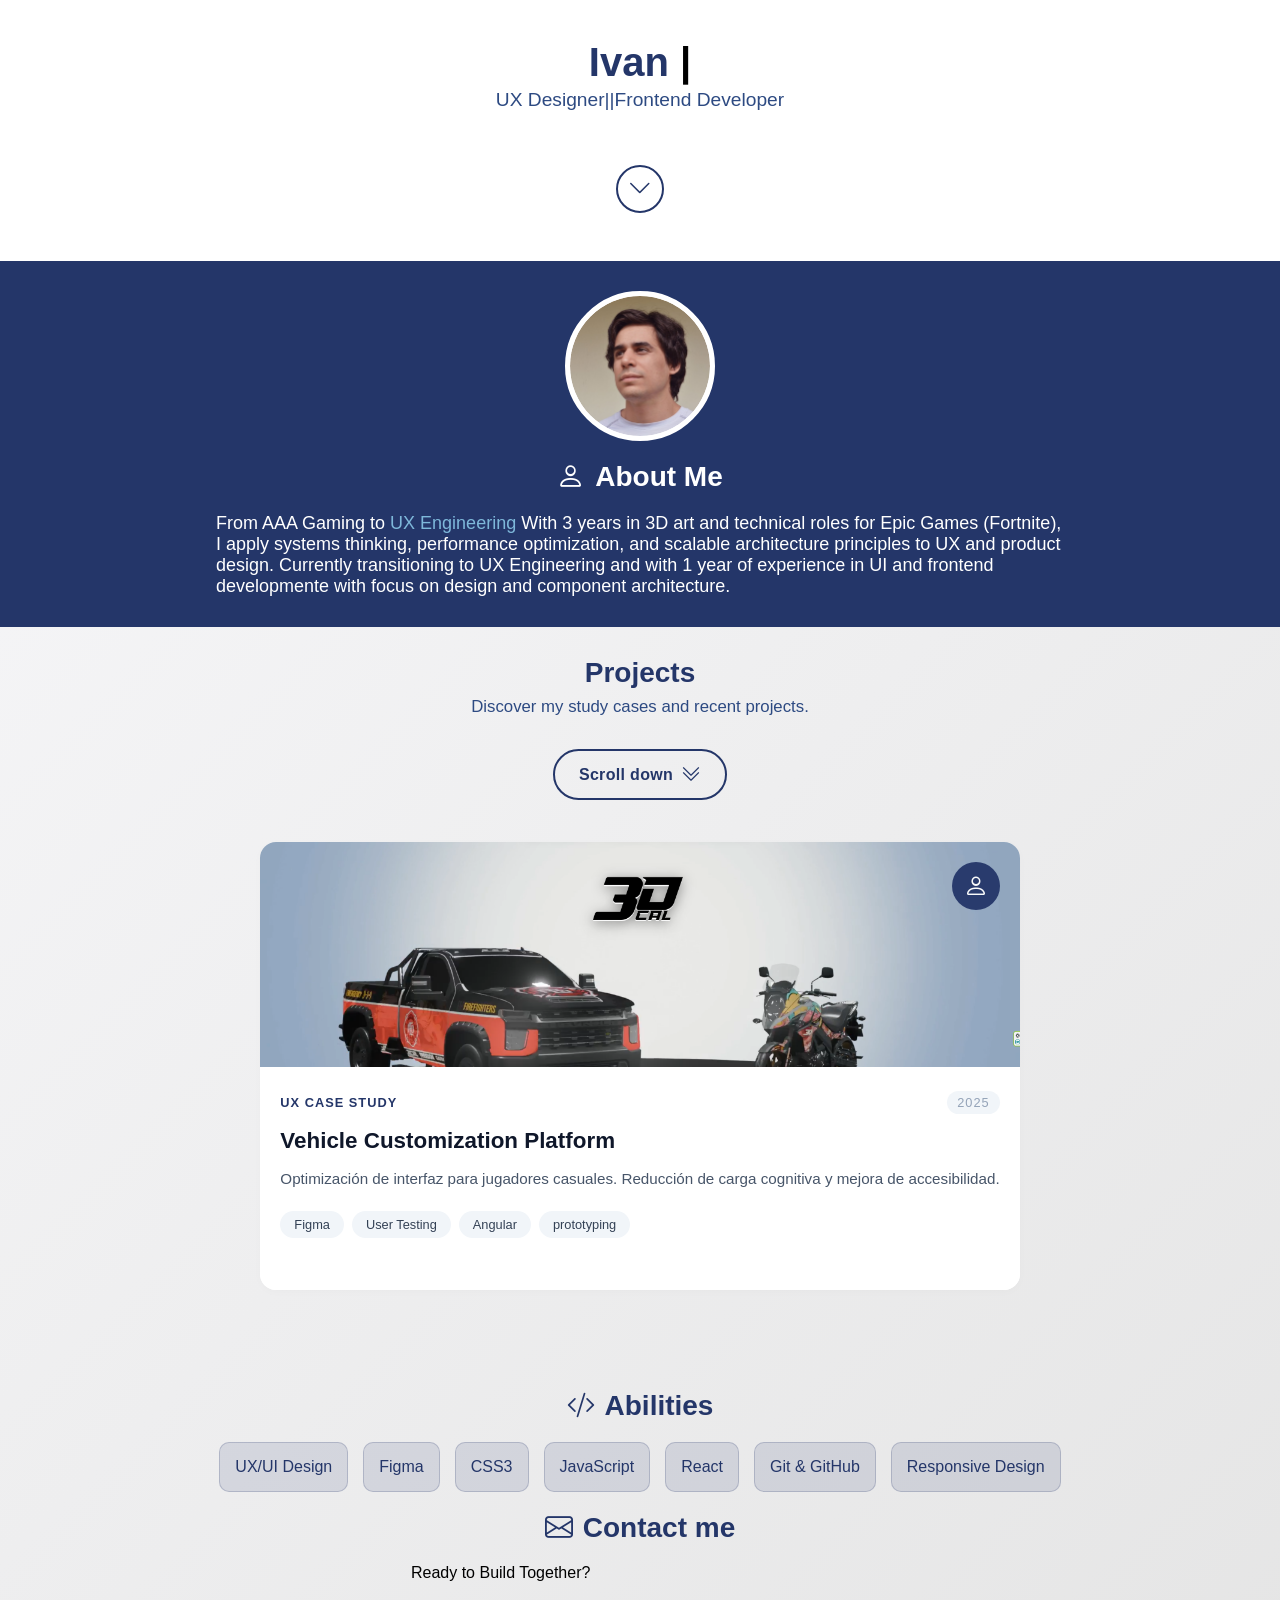
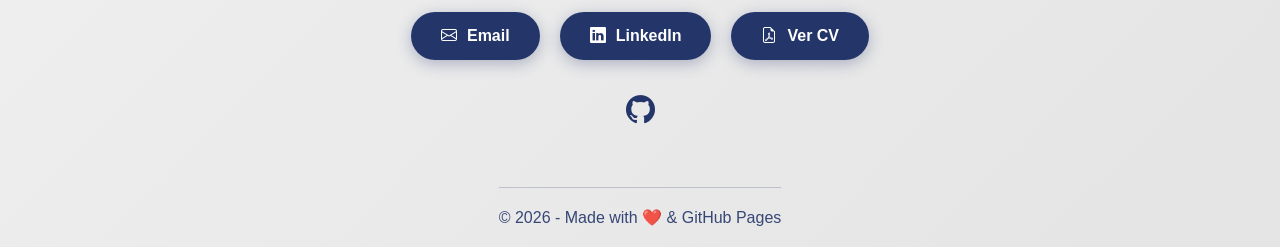
==== commit 7f6581b5: "Portfolio v1.0 - UX Engineer" ====
--- a/index.html
+++ b/index.html
@@ -13,7 +13,7 @@
     <a href="#main" class="skip-link">Saltar al contenido</a>
     <header>
             <h1 id="name">Ivan Bonilla</h1>
-            <p class="tagline">UX Engineer</p>
+            <p class="tagline">UX Designer||Frontend Developer</p>
             <a href="#about-me" class="scroll-down" aria-label="Bajar a About Me">
                 <i class="bi bi-chevron-down" aria-hidden="true"></i>
             </a>
@@ -23,7 +23,9 @@
     <div class="container container-hero" id="about-me">
         <section class="section" aria-labelledby="about-heading">
              <div class="profile-img">
-                <i class="bi bi-person" aria-hidden="true"></i>
+                <div class="img-Portfolio img">
+                 <img src="./resources/1630255719845.jpg" alt="Fortnite UX Project">   
+                </div>
             </div>
             <h2 id="about-heading" class="hero-title"><i class="bi bi-person" aria-hidden="true"></i> About Me</h2>
             <p class="hero-text" id="about-text">
@@ -43,7 +45,7 @@
         <div class="container">
             <section class="section section-projects-intro" aria-labelledby="projects-heading">
                 <h2 id="projects-heading">Projects</h2>
-                <p class="projects-teaser">Descubre mis casos de estudio y proyectos recientes.</p>
+                <p class="projects-teaser">Discover my study cases and recent projects.</p>
                 <a href="#projects-list" class="scroll-down-cta">
                     <span class="scroll-down-cta__text">Scroll down</span>
                     <i class="bi bi-chevron-double-down" aria-hidden="true"></i>
@@ -62,8 +64,10 @@
             
             <!-- Hover overlay - Solo aparece al pasar -->
             <div class="project-hover">
-                <span class="view-project">
-                    <i class="bi bi-arrow-right"></i> Ver caso
+                <span class="view-project"  style="color: white;">
+                    <a href="https://www.canva.com/design/DAG8oD0oATo/u4BTmF1-CMSG_XDhDKaqWg/view?utm_content=DAG8oD0oATo&utm_campaign=designshare&utm_medium=link2&utm_source=uniquelinks&utlId=h7a2611a74f" style="color: white; text-decoration: none;">
+                    <i class="bi bi-arrow-right"></i> View Details
+                    </a>
                 </span>
             </div>
         </div>
@@ -72,7 +76,7 @@
         <div class="project-details">
             <div class="project-meta">
                 <span class="project-category">UX Case Study</span>
-                <span class="project-year">2024</span>
+                <span class="project-year">2025</span>
             </div>
             
             <h3 class="project-title">
@@ -87,17 +91,17 @@
             <div class="project-tech">
                 <span>Figma</span>
                 <span>User Testing</span>
-                <span>Unreal</span>
-                <span>Design System</span>
+                <span>Angular</span>
+                <span>prototyping</span>
             </div>
             
             <div class="project-actions">
-                <a href="#" class="btn-case">
+                <!-- <a href="#" class="btn-case">
                     Ver presentación <i class="bi bi-arrow-right"></i>
                 </a>
                 <a href="#" class="btn-canva">
                     <i class="bi bi-palette"></i> Canva
-                </a>
+                </a> -->
             </div>
         </div>
         
@@ -128,26 +132,20 @@
             <p>Ready to Build Together?</p>
             
             <div class="contact-links">
-                <a href="mailto:tuemail@ejemplo.com" class="contact-btn">
+                <a href="mailto:iv4n.alblion@gmail.com" class="contact-btn">
                     <i class="bi bi-envelope"></i> Email
                 </a>
-                <a href="https://linkedin.com" target="_blank" class="contact-btn">
+                <a href="https://linkedin.com/in/ivan-bonilla-845500199" target="_blank" class="contact-btn">
                     <i class="bi bi-linkedin"></i> LinkedIn
                 </a>
-                <a href="tu-cv.pdf" class="contact-btn">
+                <a href="./resources/Ivan_Bonilla_CV_English.pdf" class="contact-btn">
                     <i class="bi bi-file-earmark-pdf"></i> Ver CV
                 </a>
             </div>
             
             <div class="social-icons">
-                <a href="https://github.com" target="_blank" class="social-icon">
+                <a href="https://github.com/iv4nalblion-ops" target="_blank" class="social-icon">
                     <i class="bi bi-github"></i>
-                </a>
-                <a href="https://twitter.com" target="_blank" class="social-icon">
-                    <i class="bi bi-twitter-x"></i>
-                </a>
-                <a href="https://instagram.com" target="_blank" class="social-icon">
-                    <i class="bi bi-instagram"></i>
                 </a>
             </div>
         </section>
--- a/style.css
+++ b/style.css
@@ -227,6 +227,24 @@
             justify-content: center;
             font-size: 60px;
             color: var(--navy);
+            overflow: hidden; /* Ensure child elements are clipped to the circle */
+        }
+
+        /* Make img-Portfolio inside profile-img circular */
+        .profile-img .img-Portfolio {
+            width: 100%;
+            height: 100%;
+            aspect-ratio: 1/1; /* Square aspect ratio */
+            border-radius: 50%; /* Make it circular */
+            overflow: hidden; /* Clip the image to the circle */
+            background: #f8f9fa;
+        }
+
+        /* Ensure the image fills the circular container properly */
+        .profile-img .img-Portfolio img {
+            width: 100%;
+            height: 100%;
+            object-fit: cover; /* Cover the circle without distortion */
         }
 
         .img-Portfolio {
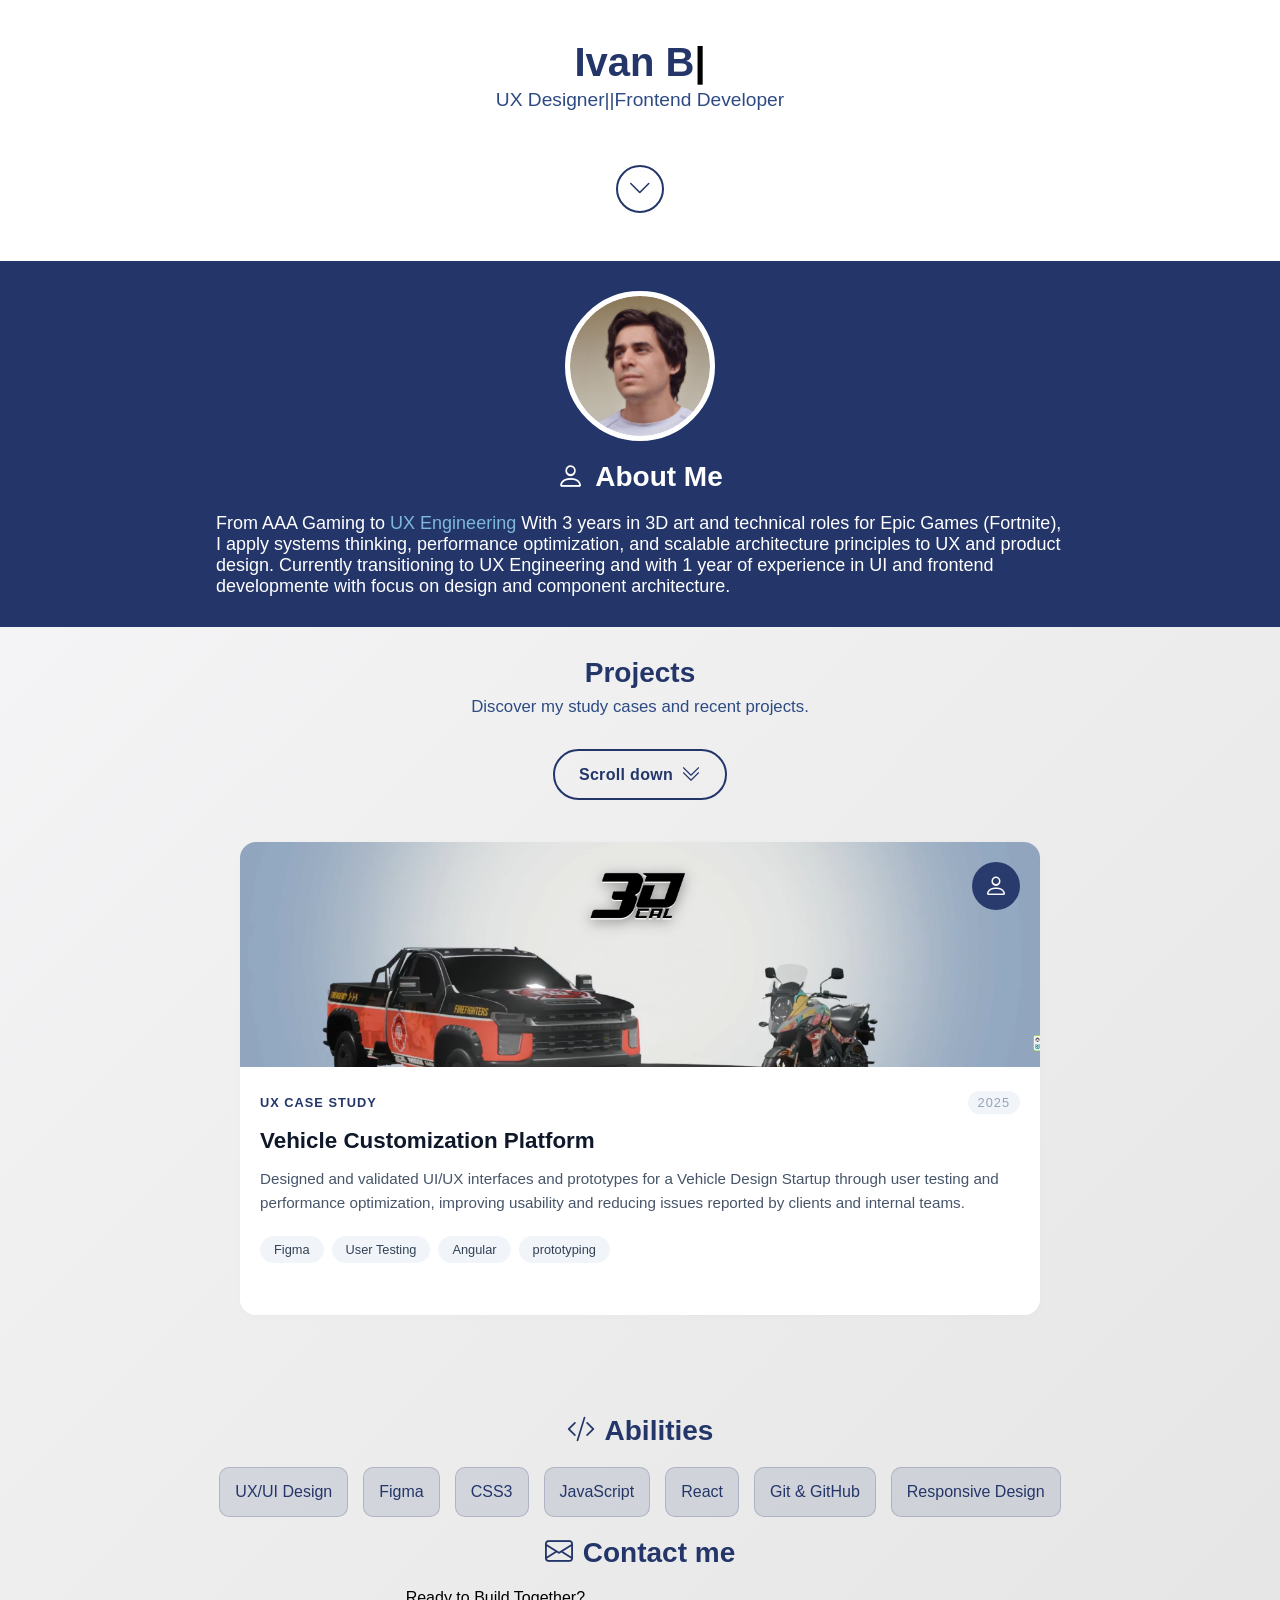
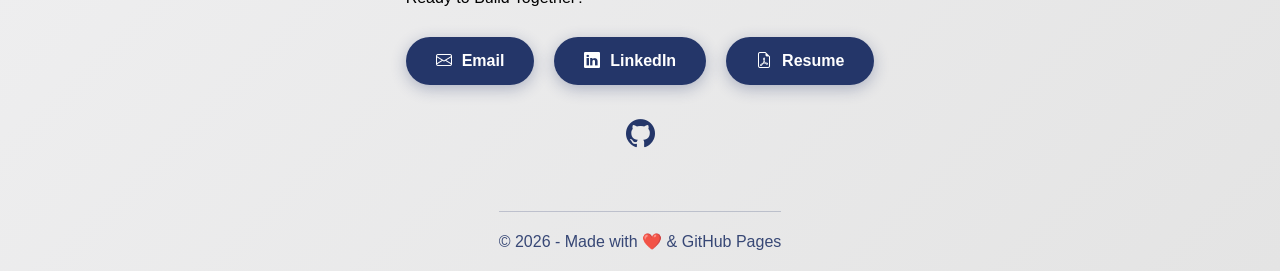
==== commit 97181a77: "last changes" ====
--- a/index.html
+++ b/index.html
@@ -64,11 +64,11 @@
             
             <!-- Hover overlay - Solo aparece al pasar -->
             <div class="project-hover">
-                <span class="view-project"  style="color: white;">
-                    <a href="https://www.canva.com/design/DAG8oD0oATo/u4BTmF1-CMSG_XDhDKaqWg/view?utm_content=DAG8oD0oATo&utm_campaign=designshare&utm_medium=link2&utm_source=uniquelinks&utlId=h7a2611a74f" style="color: white; text-decoration: none;">
+                
+                    <a class="view-project" href="https://www.canva.com/design/DAG8oD0oATo/u4BTmF1-CMSG_XDhDKaqWg/view?utm_content=DAG8oD0oATo&utm_campaign=designshare&utm_medium=link2&utm_source=uniquelinks&utlId=h7a2611a74f" target="_blank">
                     <i class="bi bi-arrow-right"></i> View Details
                     </a>
-                </span>
+                
             </div>
         </div>
         
@@ -84,8 +84,9 @@
             </h3>
             
             <p class="project-description">
-                Optimización de interfaz para jugadores casuales. 
-                Reducción de carga cognitiva y mejora de accesibilidad.
+                Designed and validated UI/UX interfaces and prototypes for a Vehicle Design Startup
+                through user testing and performance optimization, 
+                improving usability and reducing issues reported by clients and internal teams.
             </p>
             
             <div class="project-tech">
@@ -139,7 +140,7 @@
                     <i class="bi bi-linkedin"></i> LinkedIn
                 </a>
                 <a href="./resources/Ivan_Bonilla_CV_English.pdf" class="contact-btn">
-                    <i class="bi bi-file-earmark-pdf"></i> Ver CV
+                    <i class="bi bi-file-earmark-pdf"></i> Resume
                 </a>
             </div>
             
--- a/style.css
+++ b/style.css
@@ -473,7 +473,7 @@
 }
 
 .view-project {
-    color: white;
+    color: white !important;
     font-weight: 600;
     padding: 12px 28px;
     border: 2px solid white;
@@ -492,8 +492,9 @@
 
 .view-project:hover {
     background: white;
-    color: var(--navy);
+    color: var(--navy) !important;
     cursor: pointer;
+     
 }
 
 /* ===== INFORMACIÓN FUERA DE LA IMAGEN ===== */
@@ -648,7 +649,7 @@
         padding: 10px 20px;
         font-size: 0.9rem;
         background: white;
-        color: var(--navy);
+        color: var(--navy) !important;
         border: none;
     }
     
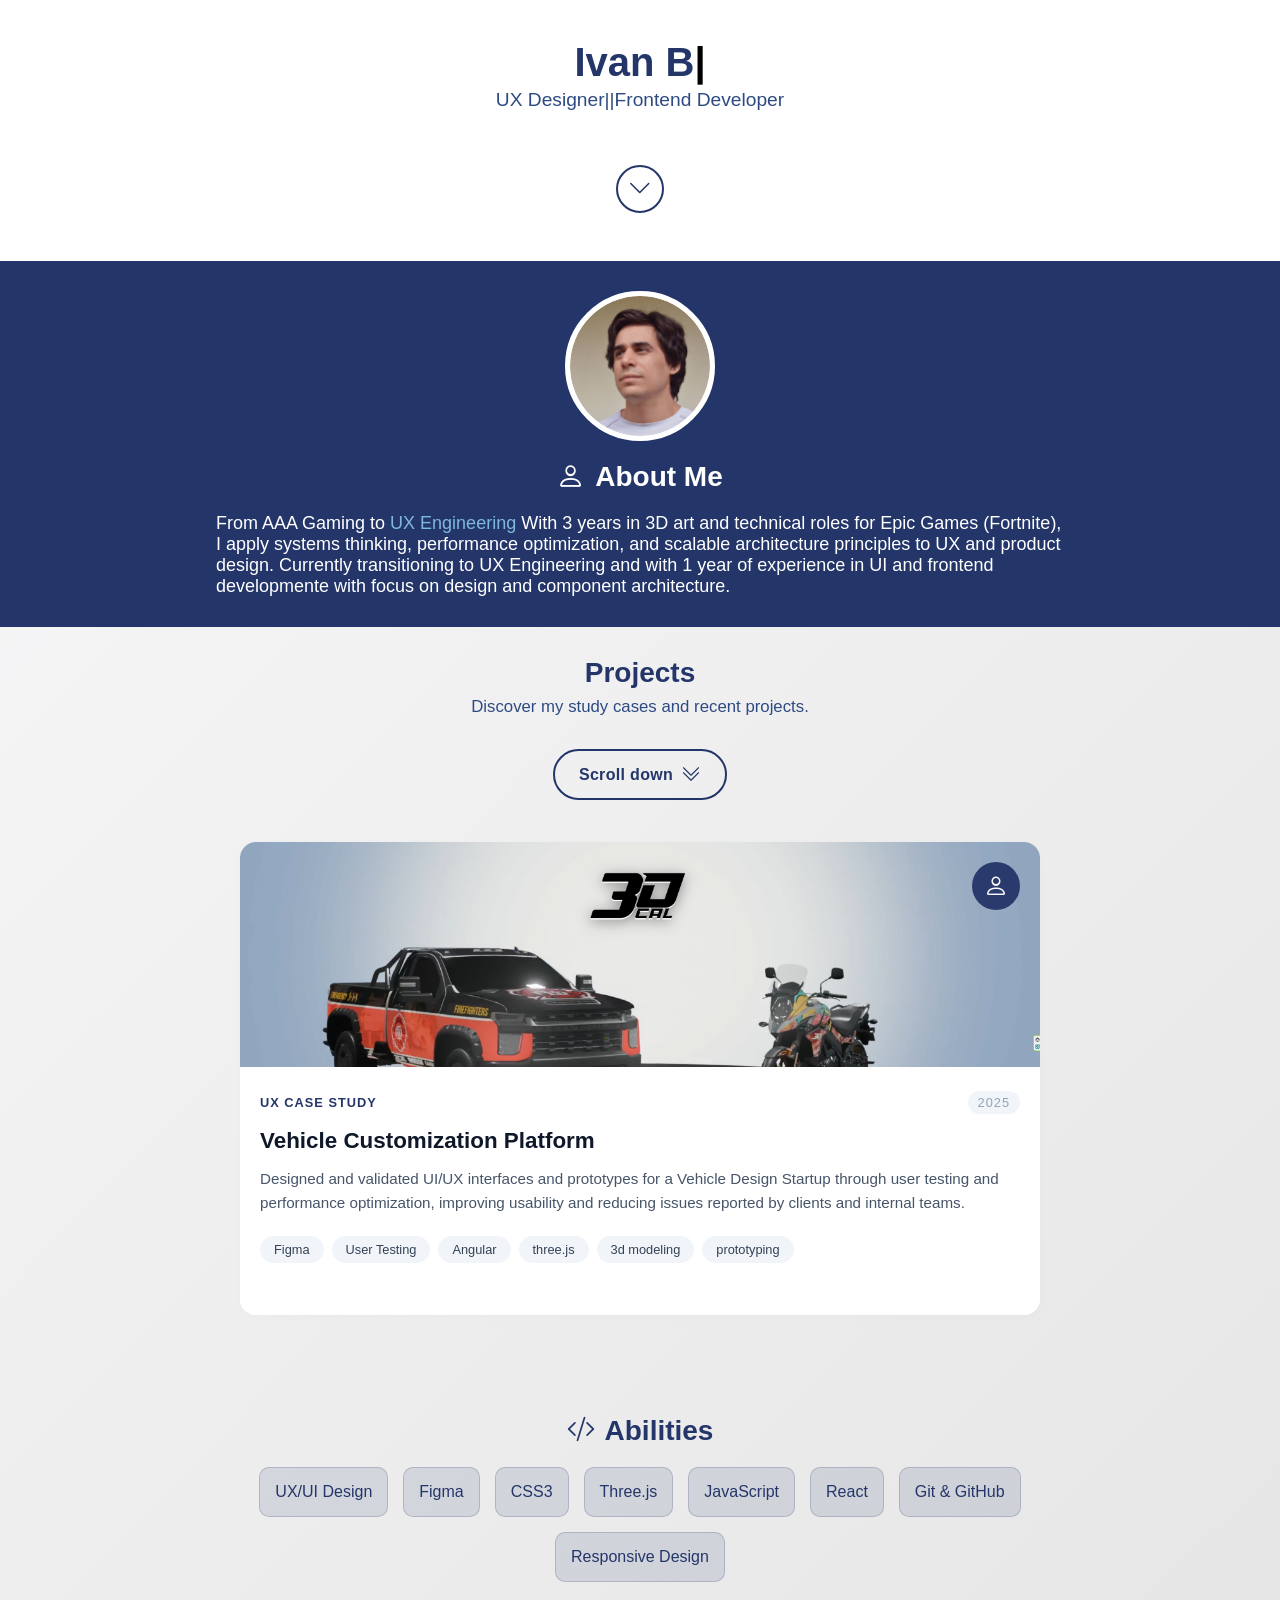
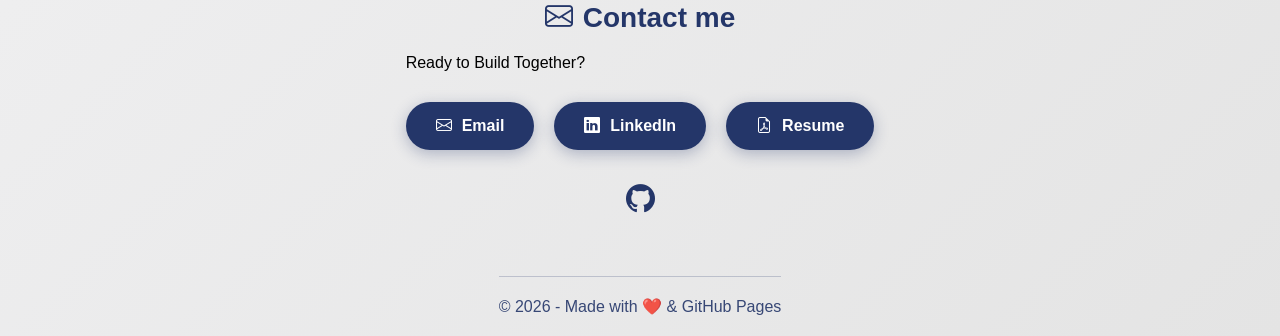
==== commit c0600746: "page changes" ====
--- a/index.html
+++ b/index.html
@@ -93,6 +93,8 @@
                 <span>Figma</span>
                 <span>User Testing</span>
                 <span>Angular</span>
+                <span>three.js</span>
+                <span>3d modeling</span>
                 <span>prototyping</span>
             </div>
             
@@ -121,6 +123,7 @@
                 <div class="skill-item">UX/UI Design</div>
                 <div class="skill-item">Figma</div>
                 <div class="skill-item">CSS3</div>
+                <div class="skill-item">Three.js</div>
                 <div class="skill-item">JavaScript</div>
                 <div class="skill-item">React</div>
                 <div class="skill-item">Git & GitHub</div>
